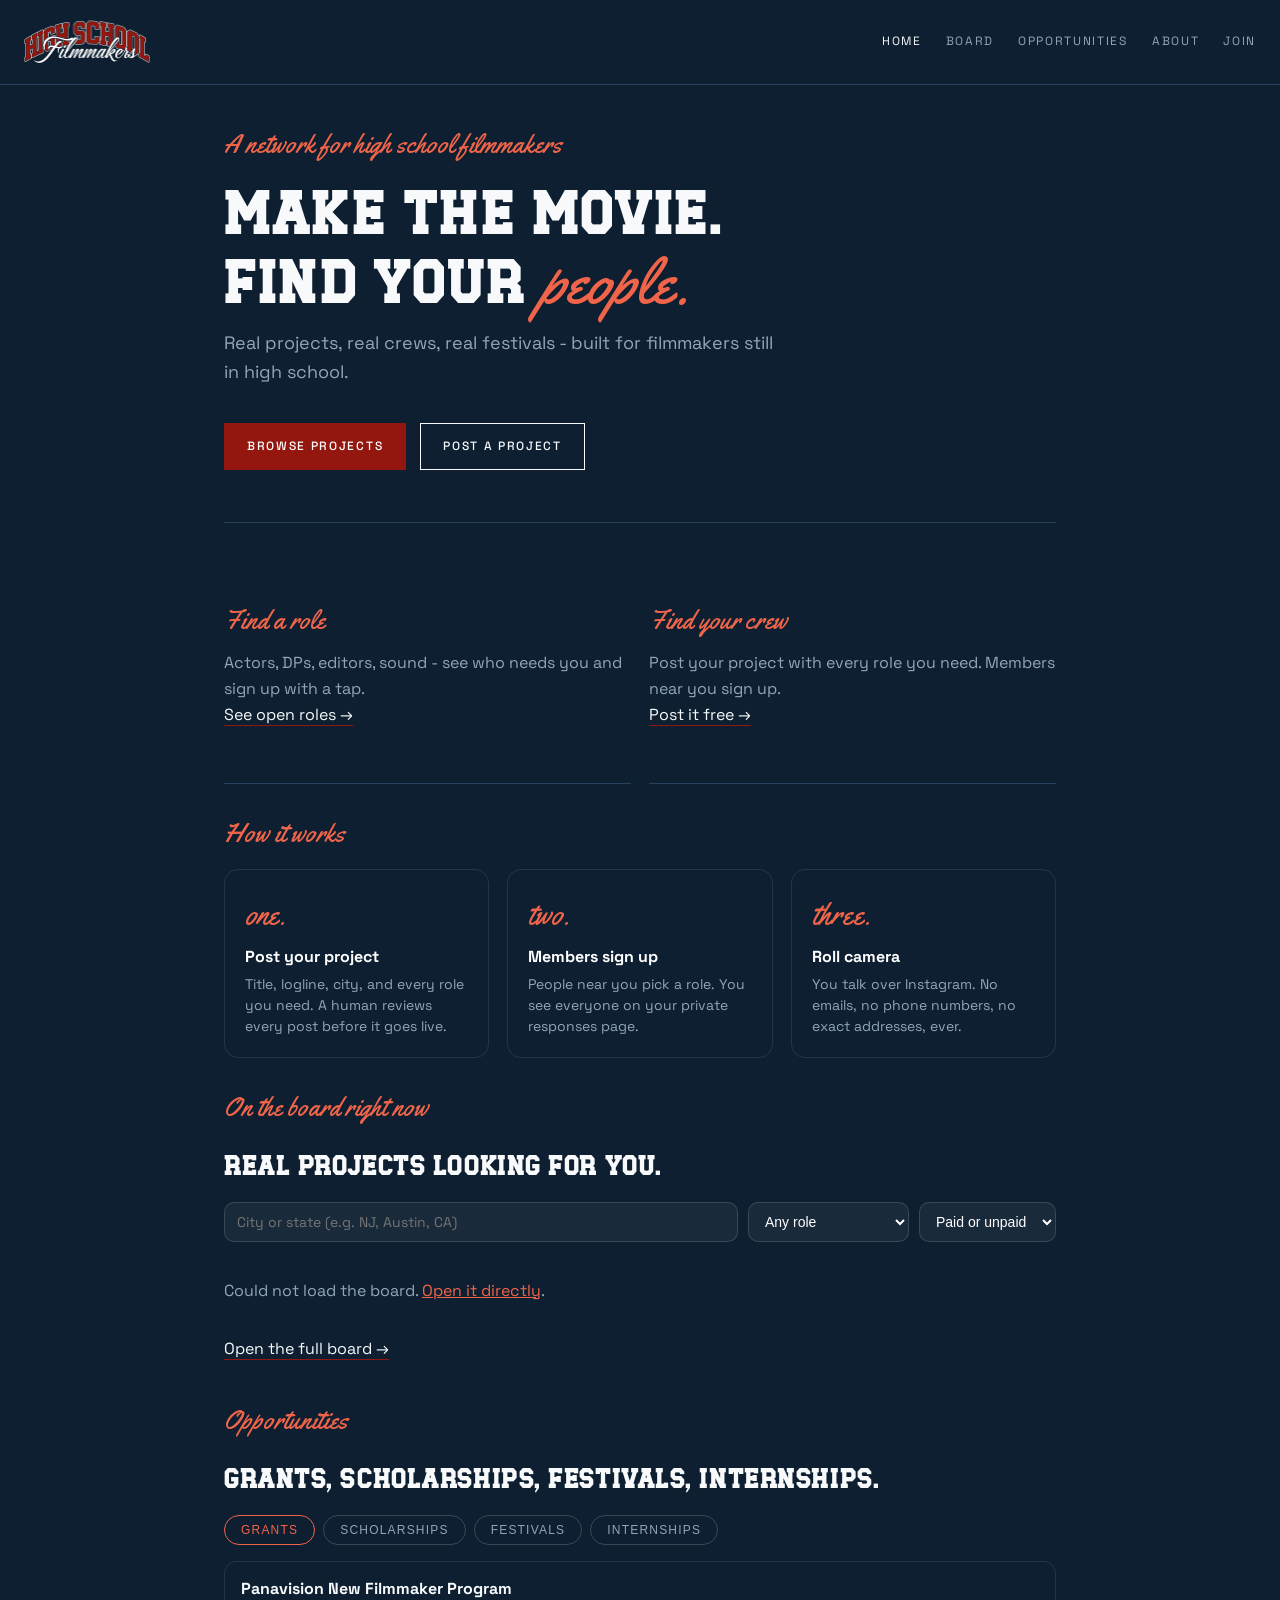
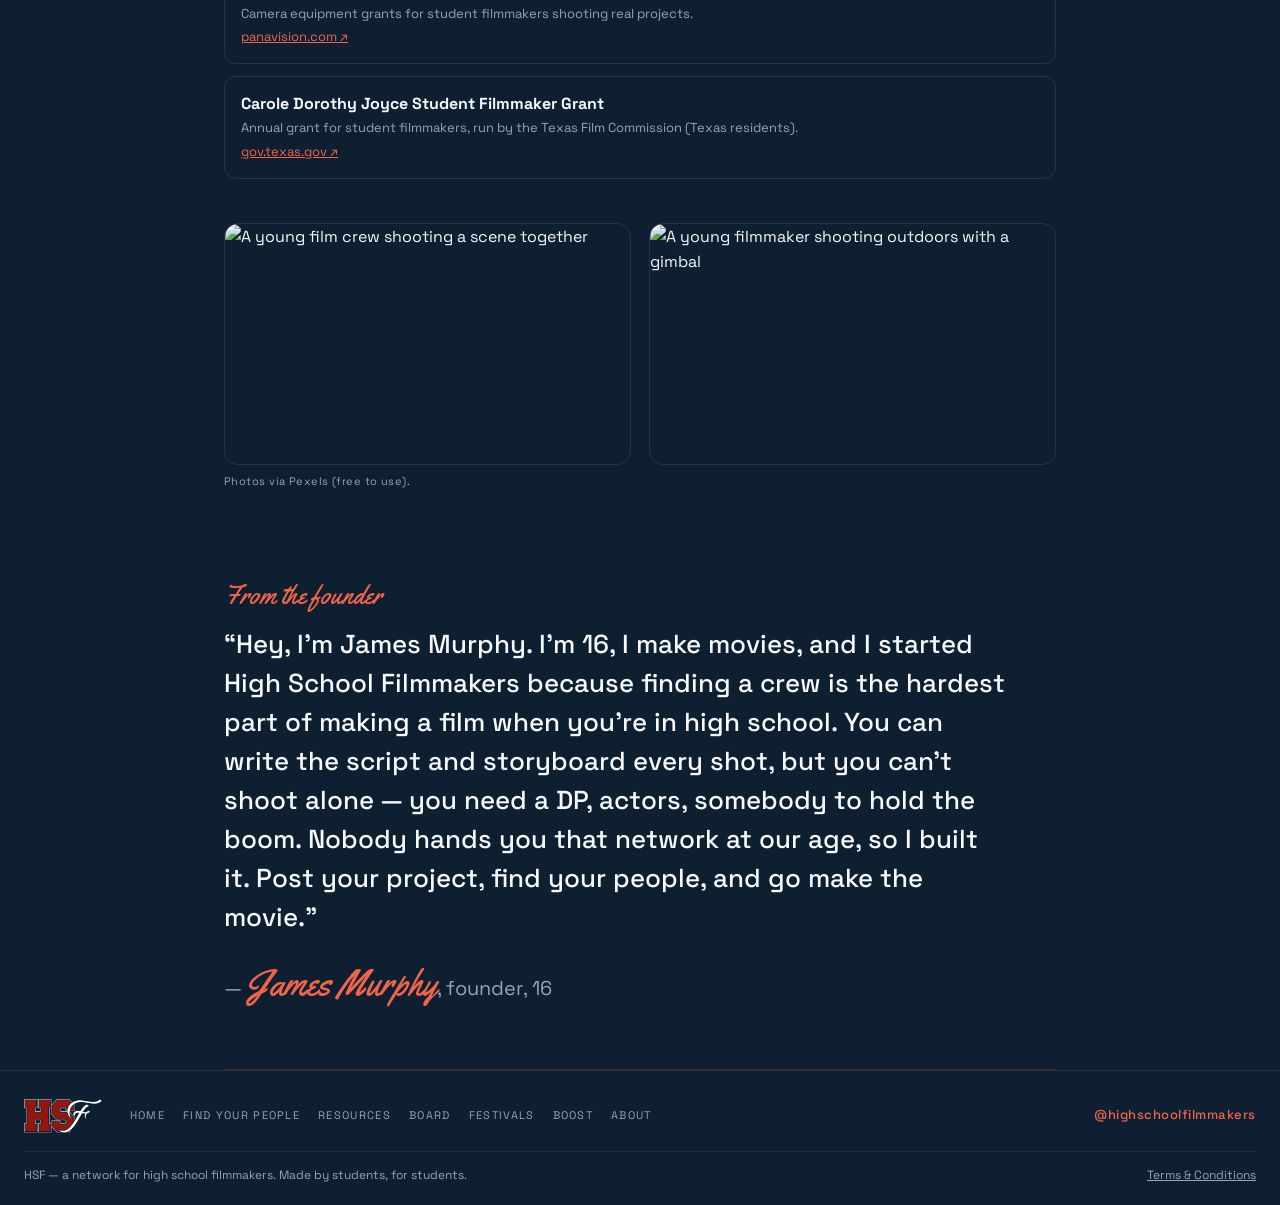
==== index.html @ 682f7d93 "Revise meta tags and enhance homepage styles Updated meta descriptions and added new styles for home" ====
<!DOCTYPE html>
<html lang="en">
<head>
<meta charset="UTF-8">
<meta name="viewport" content="width=device-width, initial-scale=1.0">
<title>High School Filmmakers</title>
<meta name="description" content="A network for high school filmmakers. Find actors, crew, editors, festivals, grants and tips. Find your people.">
<meta property="og:type" content="website">
<meta property="og:title" content="High School Filmmakers">
<meta property="og:description" content="A network for high school filmmakers. Find actors, crew, editors, festivals, grants and tips. Find your people.">
<meta property="og:image" content="https://highschoolfilmmakers.com/hsf-logo.png">
<meta name="twitter:card" content="summary">
<link rel="icon" href="favicon.svg" type="image/svg+xml">
<link rel="preconnect" href="https://fonts.googleapis.com">
<link rel="preconnect" href="https://fonts.gstatic.com" crossorigin>
<link href="https://fonts.googleapis.com/css2?family=Space+Grotesk:wght@400;500;700&family=Yellowtail&display=swap" rel="stylesheet">
<link rel="stylesheet" href="styles.css">
<style>
/* staging homepage additions */
.hero-compact { padding: 44px 0 30px; }
.hero-compact h1 { margin: 10px 0 12px; }
.hero-compact .lede { max-width: 560px; margin-bottom: 22px; }
.route-grid { display: grid; grid-template-columns: 1fr 1fr; gap: 18px; margin: 26px 0 34px; }
.route-grid .panel { margin: 0; }
.steps { display: grid; grid-template-columns: repeat(3, 1fr); gap: 18px; margin: 8px 0 34px; }
.step { border: 1px solid rgba(255,255,255,.1); border-radius: 14px; padding: 20px; }
.step .num { font-family: 'Yellowtail', cursive; color: #f0654a; font-size: 30px; display: block; margin-bottom: 6px; }
.step p { margin: 0; color: var(--muted); font-size: 14px; line-height: 1.5; }
.step strong { color: #fff; display: block; margin-bottom: 4px; font-size: 16px; }
.filter-bar { display: flex; gap: 10px; flex-wrap: wrap; margin: 14px 0 18px; }
.filter-bar input, .filter-bar select {
  padding: 10px 12px; background: rgba(255,255,255,.05); border: 1px solid rgba(255,255,255,.14);
  border-radius: 10px; color: #fff; font-size: 14px;
}
.filter-bar input { flex: 1; min-width: 180px; }
.proj-grid { display: grid; grid-template-columns: 1fr 1fr; gap: 16px; }
.proj { border: 1px solid rgba(255,255,255,.1); border-radius: 14px; padding: 18px; display: flex; flex-direction: column; gap: 8px; }
.proj h3 { margin: 0; font-size: 19px; }
.proj .log { color: var(--muted); font-size: 13px; line-height: 1.5; margin: 0; }
.chips { display: flex; flex-wrap: wrap; gap: 6px; }
.chip { font-size: 11px; letter-spacing: .06em; text-transform: uppercase; border: 1px solid rgba(240,101,74,.5); color: #f0654a; border-radius: 999px; padding: 3px 9px; }
.chip.plain { border-color: rgba(255,255,255,.18); color: var(--muted); }
.proj a { font-size: 13px; color: #f0654a; text-decoration: none; margin-top: auto; }
.proj-empty { color: var(--muted); padding: 18px 0; }
.opp-tabs { display: flex; gap: 8px; flex-wrap: wrap; margin: 14px 0 16px; }
.opp-tab { cursor: pointer; background: none; border: 1px solid rgba(255,255,255,.18); color: var(--muted); border-radius: 999px; padding: 7px 16px; font-size: 12px; letter-spacing: .1em; text-transform: uppercase; }
.opp-tab.on { border-color: #f0654a; color: #f0654a; }
.opp-list { display: none; flex-direction: column; gap: 12px; }
.opp-list.on { display: flex; }
.opp { border: 1px solid rgba(255,255,255,.1); border-radius: 12px; padding: 14px 16px; }
.opp strong { display: block; margin-bottom: 2px; }
.opp p { margin: 0; color: var(--muted); font-size: 13px; line-height: 1.5; }
.opp a { color: #f0654a; font-size: 13px; }
.photo-strip.short img { height: 240px; }
@media (max-width: 760px) {
  .route-grid, .steps, .proj-grid { grid-template-columns: 1fr; }
  .photo-strip.short img { height: 180px; }
}
</style>
</head>
<body>
<header class="site-header">
  <a class="wordmark" href="index.html" aria-label="High School Filmmakers home"><img src="hsf-logo.png" alt="High School Filmmakers"></a>
  <nav>
    <a href="index.html" aria-current="page">Home</a>
    <a href="board.html">Board</a>
    <a href="festivals.html">Opportunities</a>
    <a href="about.html">About</a>
    <a href="join.html" id="nav-join">Join</a>
  </nav>
</header>

<main>
  <section class="hero hero-compact">
    <p class="label">A network for high school filmmakers</p>
    <h1>Make the movie.<br>Find your <span class="script-accent">people.</span></h1>
    <p class="lede">Real projects, real crews, real festivals - built for filmmakers still in high school.</p>
    <div class="cta-row">
      <a class="btn btn-solid" href="#projects">Browse projects</a>
      <a class="btn" href="submit.html">Post a project</a>
    </div>
    <p class="member-count" id="member-count"></p>
  </section>

  <section class="route-grid">
    <div class="panel">
      <p class="label">Find a role</p>
      <p>Actors, DPs, editors, sound - see who needs you and sign up with a tap.</p>
      <a class="text-link" href="#projects">See open roles &rarr;</a>
    </div>
    <div class="panel">
      <p class="label">Find your crew</p>
      <p>Post your project with every role you need. Members near you sign up.</p>
      <a class="text-link" href="submit.html">Post it free &rarr;</a>
    </div>
  </section>

  <section>
    <p class="label">How it works</p>
    <div class="steps">
      <div class="step"><span class="num">one.</span><strong>Post your project</strong><p>Title, logline, city, and every role you need. A human reviews every post before it goes live.</p></div>
      <div class="step"><span class="num">two.</span><strong>Members sign up</strong><p>People near you pick a role. You see everyone on your private responses page.</p></div>
      <div class="step"><span class="num">three.</span><strong>Roll camera</strong><p>You talk over Instagram. No emails, no phone numbers, no exact addresses, ever.</p></div>
    </div>
  </section>

  <section id="projects">
    <p class="label">On the board right now</p>
    <h2>Real projects looking for you.</h2>
    <div class="filter-bar">
      <input id="f-q" type="text" placeholder="City or state (e.g. NJ, Austin, CA)">
      <select id="f-role"><option value="">Any role</option></select>
      <select id="f-comp">
        <option value="">Paid or unpaid</option>
        <option value="paid">Paid</option>
        <option value="unpaid">Unpaid</option>
        <option value="deferred">Deferred</option>
      </select>
    </div>
    <div class="proj-grid" id="proj-grid">
      <p class="proj-empty">Loading the board...</p>
    </div>
    <p style="margin-top:14px"><a class="text-link" href="board.html">Open the full board &rarr;</a></p>
  </section>

  <section id="opportunities" style="margin-top:44px">
    <p class="label">Opportunities</p>
    <h2>Grants, scholarships, festivals, internships.</h2>
    <div class="opp-tabs" role="tablist">
      <button class="opp-tab on" data-opp="grants" type="button">Grants</button>
      <button class="opp-tab" data-opp="scholarships" type="button">Scholarships</button>
      <button class="opp-tab" data-opp="festivals" type="button">Festivals</button>
      <button class="opp-tab" data-opp="internships" type="button">Internships</button>
    </div>

    <div class="opp-list on" id="opp-grants">
      <div class="opp"><strong>Panavision New Filmmaker Program</strong><p>Camera equipment grants for student filmmakers shooting real projects.</p><a href="https://www.panavision.com/resources/new-filmmaker-program/equipment-grant" target="_blank" rel="noopener">panavision.com &nearr;</a></div>
      <div class="opp"><strong>Carole Dorothy Joyce Student Filmmaker Grant</strong><p>Annual grant for student filmmakers, run by the Texas Film Commission (Texas residents).</p><a href="https://gov.texas.gov/film/hotline-entries/carole-dorothy-joyce-2026-student-filmmaker-grant" target="_blank" rel="noopener">gov.texas.gov &nearr;</a></div>
    </div>
    <div class="opp-list" id="opp-scholarships">
      <div class="opp"><strong>YoungArts National Arts Competition - Film</strong><p>For artists ages 15-18. Winners get cash awards, mentorship and national recognition.</p><a href="https://youngarts.org/discipline/film/" target="_blank" rel="noopener">youngarts.org &nearr;</a></div>
      <div class="opp"><strong>More, checked by hand</strong><p>We keep a running list of programs actually open to high schoolers.</p><a href="resources.html">HSF resources &rarr;</a></div>
    </div>
    <div class="opp-list" id="opp-festivals">
      <div class="opp"><strong>All American High School Film Festival</strong><p>The biggest student film festival in the country. Teen categories, real juries.</p><a href="festivals.html">On our festival map &rarr;</a></div>
      <div class="opp"><strong>NFFTY - National Film Festival for Talented Youth</strong><p>For directors 24 and under. Screenings, networking and workshops.</p><a href="https://www.nffty.org/" target="_blank" rel="noopener">nffty.org &nearr;</a></div>
      <div class="opp"><strong>All 22 festivals, on the map</strong><p>Every one checked by hand - deadlines, fees, student categories.</p><a href="festivals.html">Open the festival map &rarr;</a></div>
    </div>
    <div class="opp-list" id="opp-internships">
      <div class="opp"><strong>Fresh Films</strong><p>Paid summer film program and weekly filmmaking for teens - you crew real shoots.</p><a href="https://freshfilms.org/programs/" target="_blank" rel="noopener">freshfilms.org &nearr;</a></div>
      <div class="opp"><strong>Reel Works</strong><p>Free after-school and in-school filmmaking programs for NYC teens, with industry mentors.</p><a href="https://www.reelworks.org/" target="_blank" rel="noopener">reelworks.org &nearr;</a></div>
    </div>
  </section>

  <section class="photo-strip short" aria-label="Young filmmakers at work" style="margin-top:44px">
    <figure>
      <img src="https://images.pexels.com/photos/9810364/pexels-photo-9810364.jpeg?auto=compress&cs=tinysrgb&w=1600" alt="A young film crew shooting a scene together" loading="lazy">
    </figure>
    <figure>
      <img src="https://images.pexels.com/photos/28254441/pexels-photo-28254441.jpeg?auto=compress&cs=tinysrgb&w=1600" alt="A young filmmaker shooting outdoors with a gimbal" loading="lazy">
    </figure>
  </section>
  <p class="photo-credit">Photos via Pexels (free to use).</p>

  <section class="panel panel-feature founder" style="margin-top:34px">
    <p class="label">From the founder</p>
    <blockquote>&ldquo;Hey, I&rsquo;m James Murphy. I&rsquo;m 16, I make movies, and I started High School Filmmakers because finding a crew is the hardest part of making a film when you&rsquo;re in high school. You can write the script and storyboard every shot, but you can&rsquo;t shoot alone &mdash; you need a DP, actors, somebody to hold the boom. Nobody hands you that network at our age, so I built it. Post your project, find your people, and go make the movie.&rdquo;</blockquote>
    <p class="founder-sig">&mdash; <span class="script-accent">James Murphy</span>, founder, 16</p>
  </section>
</main>

<script src="hsf-member.js"></script>
<script>
fetch('/api/join').then(function (r) { return r.json(); }).then(function (d) {
  var el = document.getElementById('member-count');
  if (el && d && typeof d.count === 'number') {
    el.innerHTML = '<strong>' + d.count + '</strong> member' + (d.count === 1 ? '' : 's') + ' and counting. <a href="join.html" style="color:#f0654a">Join free</a>.';
  }
}).catch(function () {});
hsfMember.ready().then(function (m) {
  if (!m) return;
  var a = document.getElementById('nav-join');
  if (a) a.textContent = '@' + m.ig;
});
</script>
<script>
(function () {
  var ROLE_LABELS = { 'director':'Director','producer':'Producer','screenwriter':'Screenwriter','dp':'DP','camera-op':'Camera Op','gaffer':'Gaffer','sound-mixer':'Sound Mixer','boom-op':'Boom Op','production-design':'Production Design','costume':'Costume','makeup':'Makeup','editor':'Editor','colorist':'Colorist','composer':'Composer','lead-actor':'Lead Actor','supporting-actor':'Supporting Actor','extra':'Extra','pa':'PA','script-supervisor':'Script Sup.','stunts':'Stunts','vfx':'VFX','graphic-design':'Graphic Design','social':'Social','other':'Other' };
  var COMP_LABELS = { paid: 'Paid', unpaid: 'Unpaid', deferred: 'Deferred' };
  var all = [];
  var grid = document.getElementById('proj-grid');
  var q = document.getElementById('f-q'), role = document.getElementById('f-role'), comp = document.getElementById('f-comp');
  Object.keys(ROLE_LABELS).forEach(function (k) {
    var o = document.createElement('option');
    o.value = k; o.textContent = ROLE_LABELS[k];
    role.appendChild(o);
  });
  function esc(t) { return String(t == null ? '' : t).replace(/[&<>"']/g, function (c) { return { '&':'&amp;','<':'&lt;','>':'&gt;','"':'&quot;',"'":'&#39;' }[c]; }); }
  function render() {
    var term = q.value.trim().toLowerCase();
    var r = role.value, c = comp.value;
    var list = all.filter(function (p) {
      if (r && !(Array.isArray(p.roles) && p.roles.indexOf(r) >= 0)) return false;
      if (c && p.compensation !== c) return false;
      if (term) {
        var hay = (p.city + ' ' + p.region + ' ' + p.title).toLowerCase();
        if (hay.indexOf(term) < 0) return false;
      }
      return true;
    });
    if (!list.length) {
      grid.innerHTML = '<p class="proj-empty">Nothing matches that yet. <a href="submit.html" style="color:#f0654a">Post your project</a> and be the first.</p>';
      return;
    }
    grid.innerHTML = list.slice(0, 8).map(function (p) {
      var roles = (Array.isArray(p.roles) ? p.roles : []).slice(0, 5).map(function (x) {
        return '<span class="chip">' + esc(ROLE_LABELS[x] || x) + '</span>';
      }).join('');
      var extra = (Array.isArray(p.roles) && p.roles.length > 5) ? '<span class="chip plain">+' + (p.roles.length - 5) + ' more</span>' : '';
      return '<div class="proj">' +
        '<h3>' + esc(p.title) + '</h3>' +
        '<p class="log">' + esc(String(p.logline || '').slice(0, 140)) + (String(p.logline || '').length > 140 ? '...' : '') + '</p>' +
        '<div class="chips"><span class="chip plain">' + esc(p.genre) + '</span>' +
        '<span class="chip plain">' + esc(COMP_LABELS[p.compensation] || p.compensation) + '</span>' +
        '<span class="chip plain">' + esc(p.city) + ', ' + esc(p.region) + '</span></div>' +
        '<div class="chips">' + roles + extra + '</div>' +
        '<a href="board.html">Sign up on the board &rarr;</a>' +
        '</div>';
    }).join('');
  }
  [q, role, comp].forEach(function (el) {
    el.addEventListener('input', render);
    el.addEventListener('change', render);
  });
  fetch('/api/projects').then(function (r) { return r.json(); }).then(function (d) {
    all = (d.projects || []).map(function (p) {
      try { p.roles = typeof p.roles === 'string' ? JSON.parse(p.roles) : p.roles; } catch (e) { p.roles = []; }
      return p;
    });
    render();
  }).catch(function () {
    grid.innerHTML = '<p class="proj-empty">Could not load the board. <a href="board.html" style="color:#f0654a">Open it directly</a>.</p>';
  });
  // opportunity tabs
  document.querySelectorAll('.opp-tab').forEach(function (b) {
    b.addEventListener('click', function () {
      document.querySelectorAll('.opp-tab').forEach(function (x) { x.classList.remove('on'); });
      document.querySelectorAll('.opp-list').forEach(function (x) { x.classList.remove('on'); });
      b.classList.add('on');
      document.getElementById('opp-' + b.getAttribute('data-opp')).classList.add('on');
    });
  });
})();
</script>

<footer class="site-footer">
  <div class="footer-top">
    <img class="footer-mark" src="hsf-mark.svg" alt="HSF">
    <nav class="footer-nav" aria-label="Footer">
      <a href="index.html">Home</a>
      <a href="find.html">Find Your People</a>
      <a href="resources.html">Resources</a>
      <a href="board.html">Board</a>
      <a href="festivals.html">Festivals</a>
      <a href="boost.html">Boost</a>
      <a href="about.html">About</a>
    </nav>
    <a class="footer-ig" href="https://www.instagram.com/highschoolfilmmakers" target="_blank" rel="noopener">@highschoolfilmmakers</a>
  </div>
  <div class="footer-bottom">
    <span>HSF &mdash; a network for high school filmmakers. Made by students, for students.</span>
    <a href="terms.html">Terms &amp; Conditions</a>
  </div>
</footer>
</body>
</html>
---- styles.css ----
@font-face {
  font-family: 'Baseball Club';
  src: url('baseball-club-solid.woff2') format('woff2');
  font-weight: 400;
  font-style: normal;
  font-display: swap;
}

:root {
  --bg: #0d1f30;
  --ink: #f7f9fb;
  --muted: #93a5b8;
  --accent: #93170f;
  --line: #25415e;
}

* { box-sizing: border-box; margin: 0; padding: 0; }

body {
  background: var(--bg);
  color: var(--ink);
  font-family: 'Space Grotesk', system-ui, -apple-system, sans-serif;
  line-height: 1.6;
  -webkit-font-smoothing: antialiased;
}

a { color: inherit; }

.site-header {
  display: flex;
  align-items: center;
  justify-content: space-between;
  padding: 20px 24px;
  border-bottom: 1px solid var(--line);
}

.wordmark {
  display: inline-flex;
  align-items: center;
  text-decoration: none;
}
.wordmark img { height: 44px; width: auto; display: block; }

.site-header nav { display: flex; gap: 24px; }
.site-header nav a {
  text-decoration: none;
  text-transform: uppercase;
  font-size: 12px;
  letter-spacing: 0.14em;
  color: var(--muted);
}
.site-header nav a:hover,
.site-header nav a[aria-current="page"] { color: var(--ink); }

main { max-width: 880px; margin: 0 auto; padding: 0 24px; }

.hero { padding: 96px 0 72px; border-bottom: 1px solid var(--line); }
.hero-small { padding: 64px 0 48px; }

.label {
  font-family: 'Yellowtail', 'Space Grotesk', cursive;
  font-size: 26px;
  line-height: 1.2;
  color: #f0654a;
  margin-bottom: 20px;
}
.panel .label { color: #f0654a; }

h1 {
  font-family: 'Baseball Club', 'Space Grotesk', system-ui, sans-serif;
  font-size: clamp(38px, 6.5vw, 62px);
  line-height: 1.08;
  font-weight: 400;
  letter-spacing: 0.02em;
  margin-bottom: 24px;
  color: var(--ink);
}

h2 {
  font-family: 'Baseball Club', 'Space Grotesk', system-ui, sans-serif;
  font-size: 28px;
  margin-bottom: 14px;
  letter-spacing: 0.02em;
  font-weight: 400;
  color: var(--ink);
}

.lede { font-size: 18px; color: var(--muted); max-width: 560px; }

.cta-row { display: flex; gap: 14px; margin-top: 36px; flex-wrap: wrap; }

.btn {
  display: inline-block;
  padding: 13px 22px;
  border: 1px solid var(--ink);
  text-decoration: none;
  text-transform: uppercase;
  font-size: 12px;
  letter-spacing: 0.14em;
  font-weight: 500;
  background: transparent;
  color: var(--ink);
  cursor: pointer;
  font-family: inherit;
}
.btn:hover { background: var(--ink); color: var(--bg); }
.btn-solid { background: var(--accent); color: #fff; border-color: var(--accent); }
.btn-solid:hover { background: #7a120c; border-color: #7a120c; color: #fff; }

.panel { padding: 56px 0; border-bottom: 1px solid var(--line); }
.panel p { color: var(--muted); max-width: 620px; }
.panel .label { margin-bottom: 14px; }

.panel-grid { display: grid; grid-template-columns: repeat(3, 1fr); gap: 32px; border-bottom: 1px solid var(--line); }
.panel-grid .panel { border-bottom: none; }
@media (max-width: 720px) { .panel-grid { grid-template-columns: 1fr; gap: 0; } .panel-grid .panel { border-bottom: 1px solid var(--line); } }

.text-link { color: var(--ink); text-decoration: none; border-bottom: 1px solid var(--accent); }
.text-link:hover { border-color: var(--ink); }

.rules ul { list-style: none; }
.rules li { color: var(--muted); padding: 10px 0 10px 22px; position: relative; }
.rules li::before { content: ""; position: absolute; left: 0; top: 20px; width: 10px; height: 1px; background: var(--accent); }

.form-note { margin-bottom: 28px; }

form { max-width: 520px; }
label {
  display: block;
  text-transform: uppercase;
  font-size: 12px;
  letter-spacing: 0.14em;
  color: var(--muted);
  margin: 22px 0 8px;
}
input {
  width: 100%;
  padding: 13px 14px;
  background: transparent;
  border: 1px solid var(--line);
  color: var(--ink);
  font-family: inherit;
  font-size: 15px;
}
input:focus { outline: none; border-color: var(--ink); }
form .btn { margin-top: 28px; }

.form-done { margin-top: 20px; color: var(--ink); }

.site-footer {
  border-top: 1px solid rgba(255,255,255,.08);
  padding: 28px 24px 20px;
  font-size: 13px;
  color: var(--muted);
}
.footer-top {
  display: flex; align-items: center; gap: 28px; flex-wrap: wrap;
  padding-bottom: 18px;
}
.site-footer .footer-mark { height: 34px; width: auto; display: block; }
.footer-nav { display: flex; gap: 18px; flex-wrap: wrap; flex: 1; }
.footer-nav a {
  color: var(--muted); text-decoration: none; text-transform: uppercase;
  letter-spacing: .12em; font-size: 11px;
}
.footer-ig {
  color: #f0654a; text-decoration: none; font-weight: 500; letter-spacing: .04em;
}
.footer-bottom {
  display: flex; justify-content: space-between; gap: 12px; flex-wrap: wrap;
  border-top: 1px solid rgba(255,255,255,.06); padding-top: 14px; font-size: 12px;
}
.site-footer a:hover { color: var(--ink); }
.footer-ig:hover { color: #f0654a; opacity: .85; }
@media (max-width: 640px) {
  .footer-top { flex-direction: column; align-items: flex-start; gap: 14px; }
  .footer-bottom { flex-direction: column; }
}

/* Homepage jazz */
.script-accent {
  font-family: 'Yellowtail', 'Space Grotesk', cursive;
  color: #f0654a; font-size: 1.05em; letter-spacing: 0;
}
.marquee {
  overflow: hidden; border-bottom: 1px solid var(--line);
  padding: 16px 0; margin-bottom: 8px;
}
.marquee-track {
  display: flex; gap: 56px; width: max-content;
  white-space: nowrap; animation: hsf-scroll 26s linear infinite;
  font-family: 'Baseball Club', 'Space Grotesk', sans-serif;
  font-size: 15px; letter-spacing: .28em; text-transform: uppercase;
  color: rgba(245, 242, 236, .32);
}
.marquee-track span::after { content: '\2022'; margin-left: 56px; color: rgba(240,101,74,.6); }
@keyframes hsf-scroll { to { transform: translateX(-50%); } }
.panel { transition: transform .18s ease, border-color .18s ease; }
.panel:hover { transform: translateY(-3px); border-color: rgba(240,101,74,.5); }
.panel-feature { border-color: rgba(147,23,15,.65); }
.panel h3 { margin-top: 6px; }
@media (prefers-reduced-motion: reduce) {
  .marquee-track { animation: none; }
  .panel, .panel:hover { transition: none; transform: none; }
}

/* Mobile header wrap (7-item nav) */
@media (max-width: 760px) {
  .site-header { flex-direction: column; align-items: flex-start; gap: 14px; padding: 16px 20px; }
  .site-header nav { flex-wrap: wrap; gap: 10px 16px; }
  .site-header nav a { font-size: 11px; letter-spacing: .1em; }
  .hero { padding: 56px 0 44px; }
  .hero-small { padding: 44px 0 32px; }
  main { padding: 0 20px; }
}

/* Membership */
.member-chip {
  padding: 12px 14px; border: 1px dashed rgba(240, 101, 74, .55);
  border-radius: 10px; font-size: 14px; color: var(--muted); margin: 0 0 18px;
}
.member-chip.ok { border-style: solid; border-color: rgba(125, 201, 143, .55); }
.member-chip a { color: #f0654a; }
.member-count { color: var(--muted); font-size: 14px; letter-spacing: .04em; margin-top: 22px; }
.member-count strong { color: #f0654a; }

/* Photos + founder */
.photo-strip { display: grid; grid-template-columns: 1fr 1fr; gap: 18px; margin: 40px 0 0; }
.photo-strip figure { margin: 0; border-radius: 14px; overflow: hidden; border: 1px solid rgba(255,255,255,.09); }
.photo-strip img { width: 100%; height: 320px; object-fit: cover; display: block; }
.photo-credit { font-size: 11px; color: var(--muted); letter-spacing: .04em; margin: 8px 0 0; }
.founder blockquote { font-size: clamp(19px, 2.4vw, 26px); line-height: 1.5; font-weight: 500; margin: 12px 0 18px; max-width: 46ch; }
.founder-sig { font-size: 20px; color: var(--muted); }
.founder-sig .script-accent { font-size: 36px; }
@media (max-width: 760px) {
  .photo-strip { grid-template-columns: 1fr; }
  .photo-strip img { height: 220px; }
}

/* hidden attribute must beat .btn display */
[hidden] { display: none !important; }
.join-tabs { display: flex; gap: 10px; margin-bottom: 22px; }
.at-wrap { display: flex; align-items: center; gap: 8px; }
.at-wrap span { color: #f0654a; font-weight: 700; }
.at-wrap input { flex: 1; }
.pass-note { font-size: 13px; color: var(--muted); line-height: 1.5; }
.pass-note strong { color: #f0654a; }
.join-panel input[type="text"], .join-panel input[type="password"], .join-panel select {
  width: 100%; padding: 12px 14px; margin-top: 6px; background: rgba(255,255,255,.05);
  border: 1px solid rgba(255,255,255,.14); border-radius: 10px; color: #fff; font-size: 15px;
}
.join-panel label { display: block; margin-bottom: 16px; font-size: 12px; letter-spacing: .12em; text-transform: uppercase; color: var(--muted); }
.join-panel .check-row { display: flex; align-items: center; gap: 10px; text-transform: none; letter-spacing: 0; font-size: 14px; }
.join-panel .cf-turnstile { margin: 6px 0 18px; }
.join-panel .form-msg { margin-top: 12px; font-size: 14px; }
.join-panel h2 { margin-bottom: 8px; }
.join-panel .btn { margin-top: 4px; }
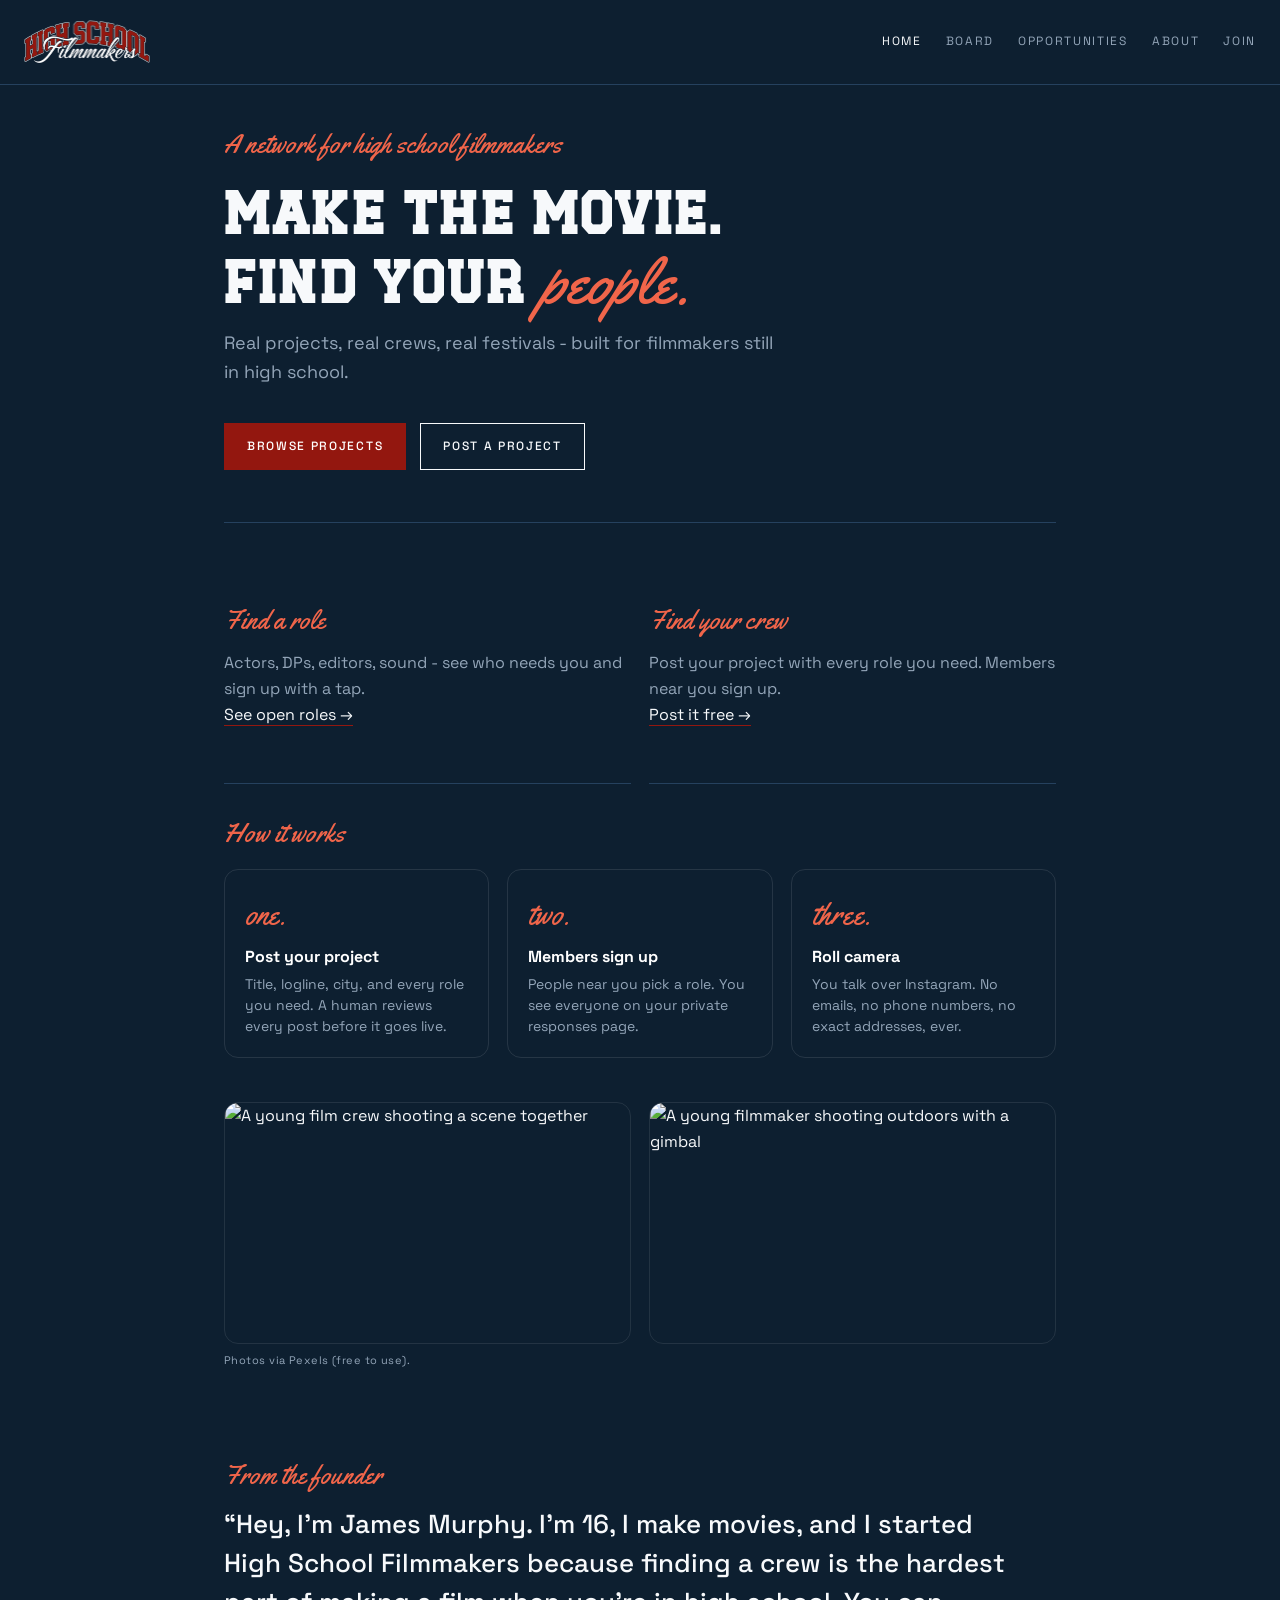
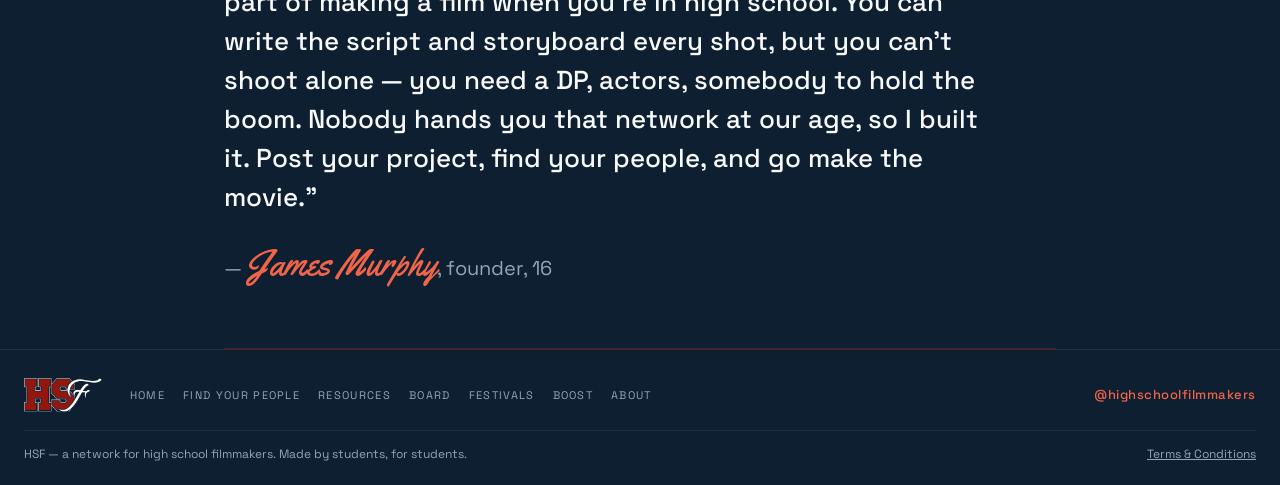
==== commit f648b58a: "Remove filter and opportunities sections from index.html Removed filter and opportunities sections f" ====
--- a/index.html
+++ b/index.html
@@ -27,33 +27,9 @@
 .step .num { font-family: 'Yellowtail', cursive; color: #f0654a; font-size: 30px; display: block; margin-bottom: 6px; }
 .step p { margin: 0; color: var(--muted); font-size: 14px; line-height: 1.5; }
 .step strong { color: #fff; display: block; margin-bottom: 4px; font-size: 16px; }
-.filter-bar { display: flex; gap: 10px; flex-wrap: wrap; margin: 14px 0 18px; }
-.filter-bar input, .filter-bar select {
-  padding: 10px 12px; background: rgba(255,255,255,.05); border: 1px solid rgba(255,255,255,.14);
-  border-radius: 10px; color: #fff; font-size: 14px;
-}
-.filter-bar input { flex: 1; min-width: 180px; }
-.proj-grid { display: grid; grid-template-columns: 1fr 1fr; gap: 16px; }
-.proj { border: 1px solid rgba(255,255,255,.1); border-radius: 14px; padding: 18px; display: flex; flex-direction: column; gap: 8px; }
-.proj h3 { margin: 0; font-size: 19px; }
-.proj .log { color: var(--muted); font-size: 13px; line-height: 1.5; margin: 0; }
-.chips { display: flex; flex-wrap: wrap; gap: 6px; }
-.chip { font-size: 11px; letter-spacing: .06em; text-transform: uppercase; border: 1px solid rgba(240,101,74,.5); color: #f0654a; border-radius: 999px; padding: 3px 9px; }
-.chip.plain { border-color: rgba(255,255,255,.18); color: var(--muted); }
-.proj a { font-size: 13px; color: #f0654a; text-decoration: none; margin-top: auto; }
-.proj-empty { color: var(--muted); padding: 18px 0; }
-.opp-tabs { display: flex; gap: 8px; flex-wrap: wrap; margin: 14px 0 16px; }
-.opp-tab { cursor: pointer; background: none; border: 1px solid rgba(255,255,255,.18); color: var(--muted); border-radius: 999px; padding: 7px 16px; font-size: 12px; letter-spacing: .1em; text-transform: uppercase; }
-.opp-tab.on { border-color: #f0654a; color: #f0654a; }
-.opp-list { display: none; flex-direction: column; gap: 12px; }
-.opp-list.on { display: flex; }
-.opp { border: 1px solid rgba(255,255,255,.1); border-radius: 12px; padding: 14px 16px; }
-.opp strong { display: block; margin-bottom: 2px; }
-.opp p { margin: 0; color: var(--muted); font-size: 13px; line-height: 1.5; }
-.opp a { color: #f0654a; font-size: 13px; }
 .photo-strip.short img { height: 240px; }
 @media (max-width: 760px) {
-  .route-grid, .steps, .proj-grid { grid-template-columns: 1fr; }
+  .route-grid, .steps { grid-template-columns: 1fr; }
   .photo-strip.short img { height: 180px; }
 }
 </style>
@@ -76,7 +52,7 @@
     <h1>Make the movie.<br>Find your <span class="script-accent">people.</span></h1>
     <p class="lede">Real projects, real crews, real festivals - built for filmmakers still in high school.</p>
     <div class="cta-row">
-      <a class="btn btn-solid" href="#projects">Browse projects</a>
+      <a class="btn btn-solid" href="board.html">Browse projects</a>
       <a class="btn" href="submit.html">Post a project</a>
     </div>
     <p class="member-count" id="member-count"></p>
@@ -86,7 +62,7 @@
     <div class="panel">
       <p class="label">Find a role</p>
       <p>Actors, DPs, editors, sound - see who needs you and sign up with a tap.</p>
-      <a class="text-link" href="#projects">See open roles &rarr;</a>
+      <a class="text-link" href="board.html">See open roles &rarr;</a>
     </div>
     <div class="panel">
       <p class="label">Find your crew</p>
@@ -101,54 +77,6 @@
       <div class="step"><span class="num">one.</span><strong>Post your project</strong><p>Title, logline, city, and every role you need. A human reviews every post before it goes live.</p></div>
       <div class="step"><span class="num">two.</span><strong>Members sign up</strong><p>People near you pick a role. You see everyone on your private responses page.</p></div>
       <div class="step"><span class="num">three.</span><strong>Roll camera</strong><p>You talk over Instagram. No emails, no phone numbers, no exact addresses, ever.</p></div>
-    </div>
-  </section>
-
-  <section id="projects">
-    <p class="label">On the board right now</p>
-    <h2>Real projects looking for you.</h2>
-    <div class="filter-bar">
-      <input id="f-q" type="text" placeholder="City or state (e.g. NJ, Austin, CA)">
-      <select id="f-role"><option value="">Any role</option></select>
-      <select id="f-comp">
-        <option value="">Paid or unpaid</option>
-        <option value="paid">Paid</option>
-        <option value="unpaid">Unpaid</option>
-        <option value="deferred">Deferred</option>
-      </select>
-    </div>
-    <div class="proj-grid" id="proj-grid">
-      <p class="proj-empty">Loading the board...</p>
-    </div>
-    <p style="margin-top:14px"><a class="text-link" href="board.html">Open the full board &rarr;</a></p>
-  </section>
-
-  <section id="opportunities" style="margin-top:44px">
-    <p class="label">Opportunities</p>
-    <h2>Grants, scholarships, festivals, internships.</h2>
-    <div class="opp-tabs" role="tablist">
-      <button class="opp-tab on" data-opp="grants" type="button">Grants</button>
-      <button class="opp-tab" data-opp="scholarships" type="button">Scholarships</button>
-      <button class="opp-tab" data-opp="festivals" type="button">Festivals</button>
-      <button class="opp-tab" data-opp="internships" type="button">Internships</button>
-    </div>
-
-    <div class="opp-list on" id="opp-grants">
-      <div class="opp"><strong>Panavision New Filmmaker Program</strong><p>Camera equipment grants for student filmmakers shooting real projects.</p><a href="https://www.panavision.com/resources/new-filmmaker-program/equipment-grant" target="_blank" rel="noopener">panavision.com &nearr;</a></div>
-      <div class="opp"><strong>Carole Dorothy Joyce Student Filmmaker Grant</strong><p>Annual grant for student filmmakers, run by the Texas Film Commission (Texas residents).</p><a href="https://gov.texas.gov/film/hotline-entries/carole-dorothy-joyce-2026-student-filmmaker-grant" target="_blank" rel="noopener">gov.texas.gov &nearr;</a></div>
-    </div>
-    <div class="opp-list" id="opp-scholarships">
-      <div class="opp"><strong>YoungArts National Arts Competition - Film</strong><p>For artists ages 15-18. Winners get cash awards, mentorship and national recognition.</p><a href="https://youngarts.org/discipline/film/" target="_blank" rel="noopener">youngarts.org &nearr;</a></div>
-      <div class="opp"><strong>More, checked by hand</strong><p>We keep a running list of programs actually open to high schoolers.</p><a href="resources.html">HSF resources &rarr;</a></div>
-    </div>
-    <div class="opp-list" id="opp-festivals">
-      <div class="opp"><strong>All American High School Film Festival</strong><p>The biggest student film festival in the country. Teen categories, real juries.</p><a href="festivals.html">On our festival map &rarr;</a></div>
-      <div class="opp"><strong>NFFTY - National Film Festival for Talented Youth</strong><p>For directors 24 and under. Screenings, networking and workshops.</p><a href="https://www.nffty.org/" target="_blank" rel="noopener">nffty.org &nearr;</a></div>
-      <div class="opp"><strong>All 22 festivals, on the map</strong><p>Every one checked by hand - deadlines, fees, student categories.</p><a href="festivals.html">Open the festival map &rarr;</a></div>
-    </div>
-    <div class="opp-list" id="opp-internships">
-      <div class="opp"><strong>Fresh Films</strong><p>Paid summer film program and weekly filmmaking for teens - you crew real shoots.</p><a href="https://freshfilms.org/programs/" target="_blank" rel="noopener">freshfilms.org &nearr;</a></div>
-      <div class="opp"><strong>Reel Works</strong><p>Free after-school and in-school filmmaking programs for NYC teens, with industry mentors.</p><a href="https://www.reelworks.org/" target="_blank" rel="noopener">reelworks.org &nearr;</a></div>
     </div>
   </section>
 
@@ -183,75 +111,6 @@
   if (a) a.textContent = '@' + m.ig;
 });
 </script>
-<script>
-(function () {
-  var ROLE_LABELS = { 'director':'Director','producer':'Producer','screenwriter':'Screenwriter','dp':'DP','camera-op':'Camera Op','gaffer':'Gaffer','sound-mixer':'Sound Mixer','boom-op':'Boom Op','production-design':'Production Design','costume':'Costume','makeup':'Makeup','editor':'Editor','colorist':'Colorist','composer':'Composer','lead-actor':'Lead Actor','supporting-actor':'Supporting Actor','extra':'Extra','pa':'PA','script-supervisor':'Script Sup.','stunts':'Stunts','vfx':'VFX','graphic-design':'Graphic Design','social':'Social','other':'Other' };
-  var COMP_LABELS = { paid: 'Paid', unpaid: 'Unpaid', deferred: 'Deferred' };
-  var all = [];
-  var grid = document.getElementById('proj-grid');
-  var q = document.getElementById('f-q'), role = document.getElementById('f-role'), comp = document.getElementById('f-comp');
-  Object.keys(ROLE_LABELS).forEach(function (k) {
-    var o = document.createElement('option');
-    o.value = k; o.textContent = ROLE_LABELS[k];
-    role.appendChild(o);
-  });
-  function esc(t) { return String(t == null ? '' : t).replace(/[&<>"']/g, function (c) { return { '&':'&amp;','<':'&lt;','>':'&gt;','"':'&quot;',"'":'&#39;' }[c]; }); }
-  function render() {
-    var term = q.value.trim().toLowerCase();
-    var r = role.value, c = comp.value;
-    var list = all.filter(function (p) {
-      if (r && !(Array.isArray(p.roles) && p.roles.indexOf(r) >= 0)) return false;
-      if (c && p.compensation !== c) return false;
-      if (term) {
-        var hay = (p.city + ' ' + p.region + ' ' + p.title).toLowerCase();
-        if (hay.indexOf(term) < 0) return false;
-      }
-      return true;
-    });
-    if (!list.length) {
-      grid.innerHTML = '<p class="proj-empty">Nothing matches that yet. <a href="submit.html" style="color:#f0654a">Post your project</a> and be the first.</p>';
-      return;
-    }
-    grid.innerHTML = list.slice(0, 8).map(function (p) {
-      var roles = (Array.isArray(p.roles) ? p.roles : []).slice(0, 5).map(function (x) {
-        return '<span class="chip">' + esc(ROLE_LABELS[x] || x) + '</span>';
-      }).join('');
-      var extra = (Array.isArray(p.roles) && p.roles.length > 5) ? '<span class="chip plain">+' + (p.roles.length - 5) + ' more</span>' : '';
-      return '<div class="proj">' +
-        '<h3>' + esc(p.title) + '</h3>' +
-        '<p class="log">' + esc(String(p.logline || '').slice(0, 140)) + (String(p.logline || '').length > 140 ? '...' : '') + '</p>' +
-        '<div class="chips"><span class="chip plain">' + esc(p.genre) + '</span>' +
-        '<span class="chip plain">' + esc(COMP_LABELS[p.compensation] || p.compensation) + '</span>' +
-        '<span class="chip plain">' + esc(p.city) + ', ' + esc(p.region) + '</span></div>' +
-        '<div class="chips">' + roles + extra + '</div>' +
-        '<a href="board.html">Sign up on the board &rarr;</a>' +
-        '</div>';
-    }).join('');
-  }
-  [q, role, comp].forEach(function (el) {
-    el.addEventListener('input', render);
-    el.addEventListener('change', render);
-  });
-  fetch('/api/projects').then(function (r) { return r.json(); }).then(function (d) {
-    all = (d.projects || []).map(function (p) {
-      try { p.roles = typeof p.roles === 'string' ? JSON.parse(p.roles) : p.roles; } catch (e) { p.roles = []; }
-      return p;
-    });
-    render();
-  }).catch(function () {
-    grid.innerHTML = '<p class="proj-empty">Could not load the board. <a href="board.html" style="color:#f0654a">Open it directly</a>.</p>';
-  });
-  // opportunity tabs
-  document.querySelectorAll('.opp-tab').forEach(function (b) {
-    b.addEventListener('click', function () {
-      document.querySelectorAll('.opp-tab').forEach(function (x) { x.classList.remove('on'); });
-      document.querySelectorAll('.opp-list').forEach(function (x) { x.classList.remove('on'); });
-      b.classList.add('on');
-      document.getElementById('opp-' + b.getAttribute('data-opp')).classList.add('on');
-    });
-  });
-})();
-</script>
 
 <footer class="site-footer">
   <div class="footer-top">
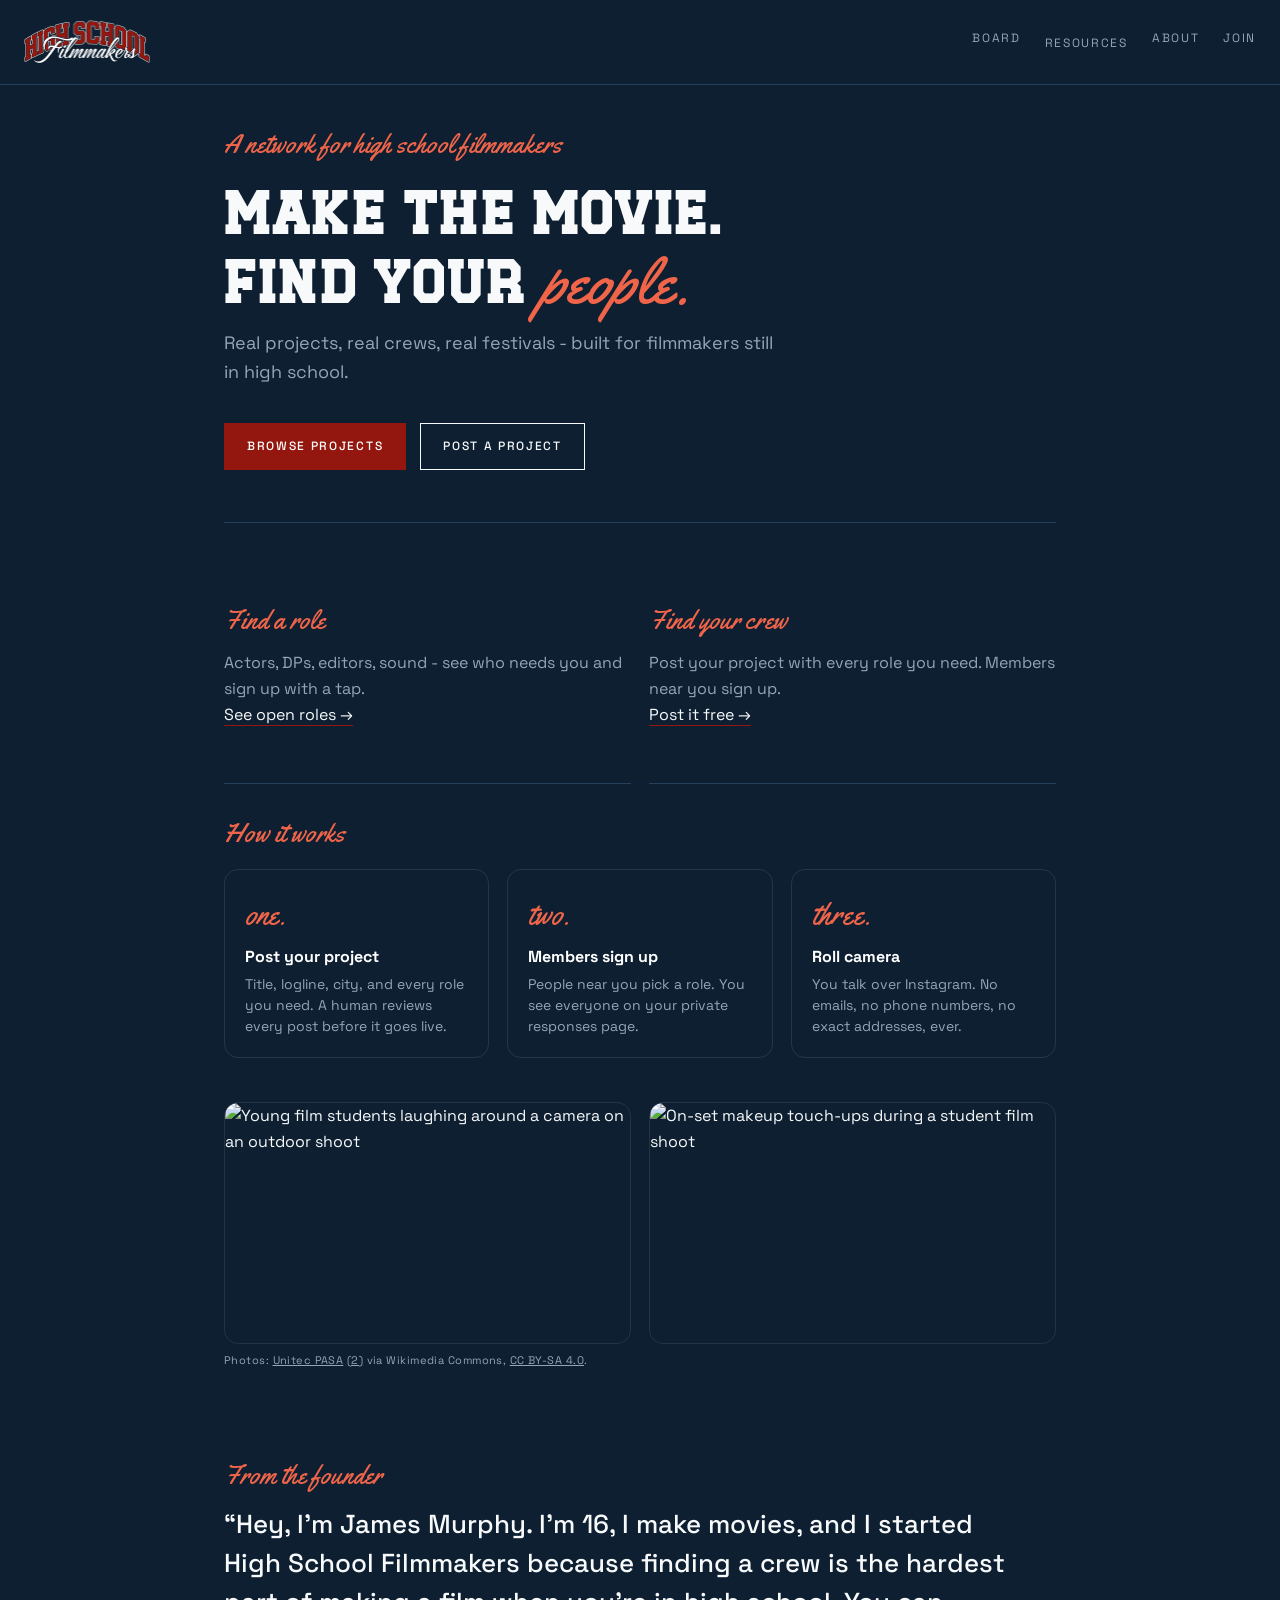
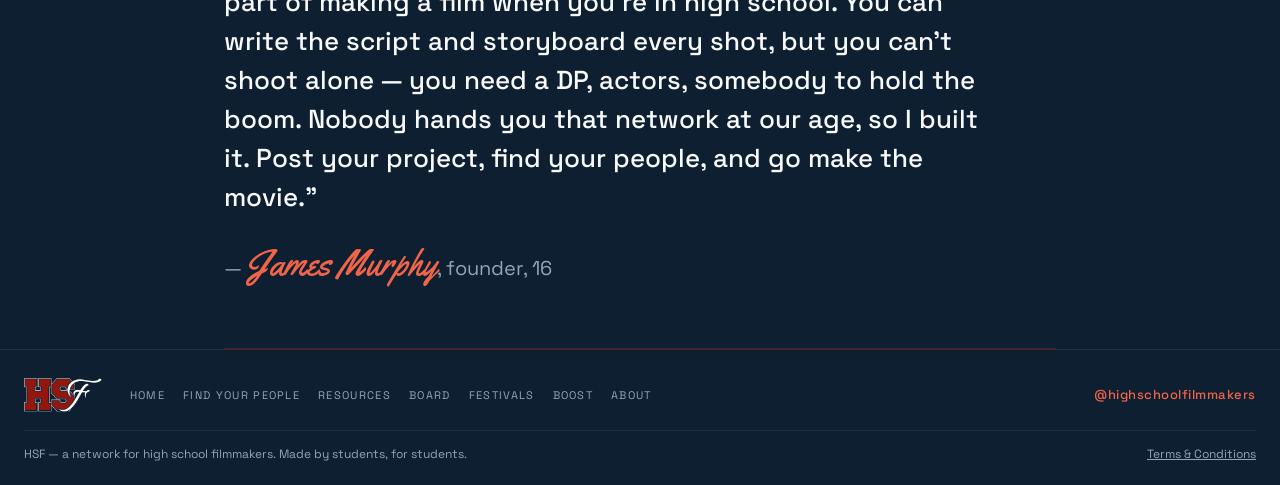
==== commit f3a31f21: "Enhance navigation with dropdown and update images Added a dropdown menu for resources and updated i" ====
--- a/index.html
+++ b/index.html
@@ -32,15 +32,27 @@
   .route-grid, .steps { grid-template-columns: 1fr; }
   .photo-strip.short img { height: 180px; }
 }
+.nav-dd { position: relative; display: inline-block; }
+.nav-dd-menu { display: none; position: absolute; top: calc(100% + 8px); left: 50%; transform: translateX(-50%); background: #0f2438; border: 1px solid rgba(255,255,255,.12); border-radius: 12px; padding: 8px; min-width: 180px; z-index: 60; flex-direction: column; gap: 2px; text-align: left; }
+.nav-dd:hover .nav-dd-menu, .nav-dd:focus-within .nav-dd-menu { display: flex; }
+.nav-dd-menu a { padding: 8px 12px; border-radius: 8px; white-space: nowrap; display: block; }
+.nav-dd-menu a:hover { background: rgba(255,255,255,.06); }
 </style>
 </head>
 <body>
 <header class="site-header">
   <a class="wordmark" href="index.html" aria-label="High School Filmmakers home"><img src="hsf-logo.png" alt="High School Filmmakers"></a>
   <nav>
-    <a href="index.html" aria-current="page">Home</a>
     <a href="board.html">Board</a>
-    <a href="festivals.html">Opportunities</a>
+    <span class="nav-dd">
+      <a href="resources.html" aria-haspopup="true">Resources</a>
+      <span class="nav-dd-menu">
+        <a href="resources.html#grants">Grants</a>
+        <a href="resources.html#scholarships">Scholarships</a>
+        <a href="festivals.html">Festivals</a>
+        <a href="resources.html#internships">Internships</a>
+      </span>
+    </span>
     <a href="about.html">About</a>
     <a href="join.html" id="nav-join">Join</a>
   </nav>
@@ -82,13 +94,13 @@
 
   <section class="photo-strip short" aria-label="Young filmmakers at work" style="margin-top:44px">
     <figure>
-      <img src="https://images.pexels.com/photos/9810364/pexels-photo-9810364.jpeg?auto=compress&cs=tinysrgb&w=1600" alt="A young film crew shooting a scene together" loading="lazy">
+      <img src="https://upload.wikimedia.org/wikipedia/commons/e/e5/Film_students_on_Grad_film_shoot_2014.jpg" alt="Young film students laughing around a camera on an outdoor shoot" loading="lazy">
     </figure>
     <figure>
-      <img src="https://images.pexels.com/photos/28254441/pexels-photo-28254441.jpeg?auto=compress&cs=tinysrgb&w=1600" alt="A young filmmaker shooting outdoors with a gimbal" loading="lazy">
+      <img src="https://upload.wikimedia.org/wikipedia/commons/thumb/a/af/Student_film_shoot_on_set_2012.JPG/1280px-Student_film_shoot_on_set_2012.JPG" alt="On-set makeup touch-ups during a student film shoot" loading="lazy">
     </figure>
   </section>
-  <p class="photo-credit">Photos via Pexels (free to use).</p>
+  <p class="photo-credit">Photos: <a href="https://commons.wikimedia.org/wiki/File:Film_students_on_Grad_film_shoot_2014.jpg">Unitec PASA</a> <a href="https://commons.wikimedia.org/wiki/File:Student_film_shoot_on_set_2012.JPG">(2)</a> via Wikimedia Commons, <a href="https://creativecommons.org/licenses/by-sa/4.0/deed.en">CC BY-SA 4.0</a>.</p>
 
   <section class="panel panel-feature founder" style="margin-top:34px">
     <p class="label">From the founder</p>
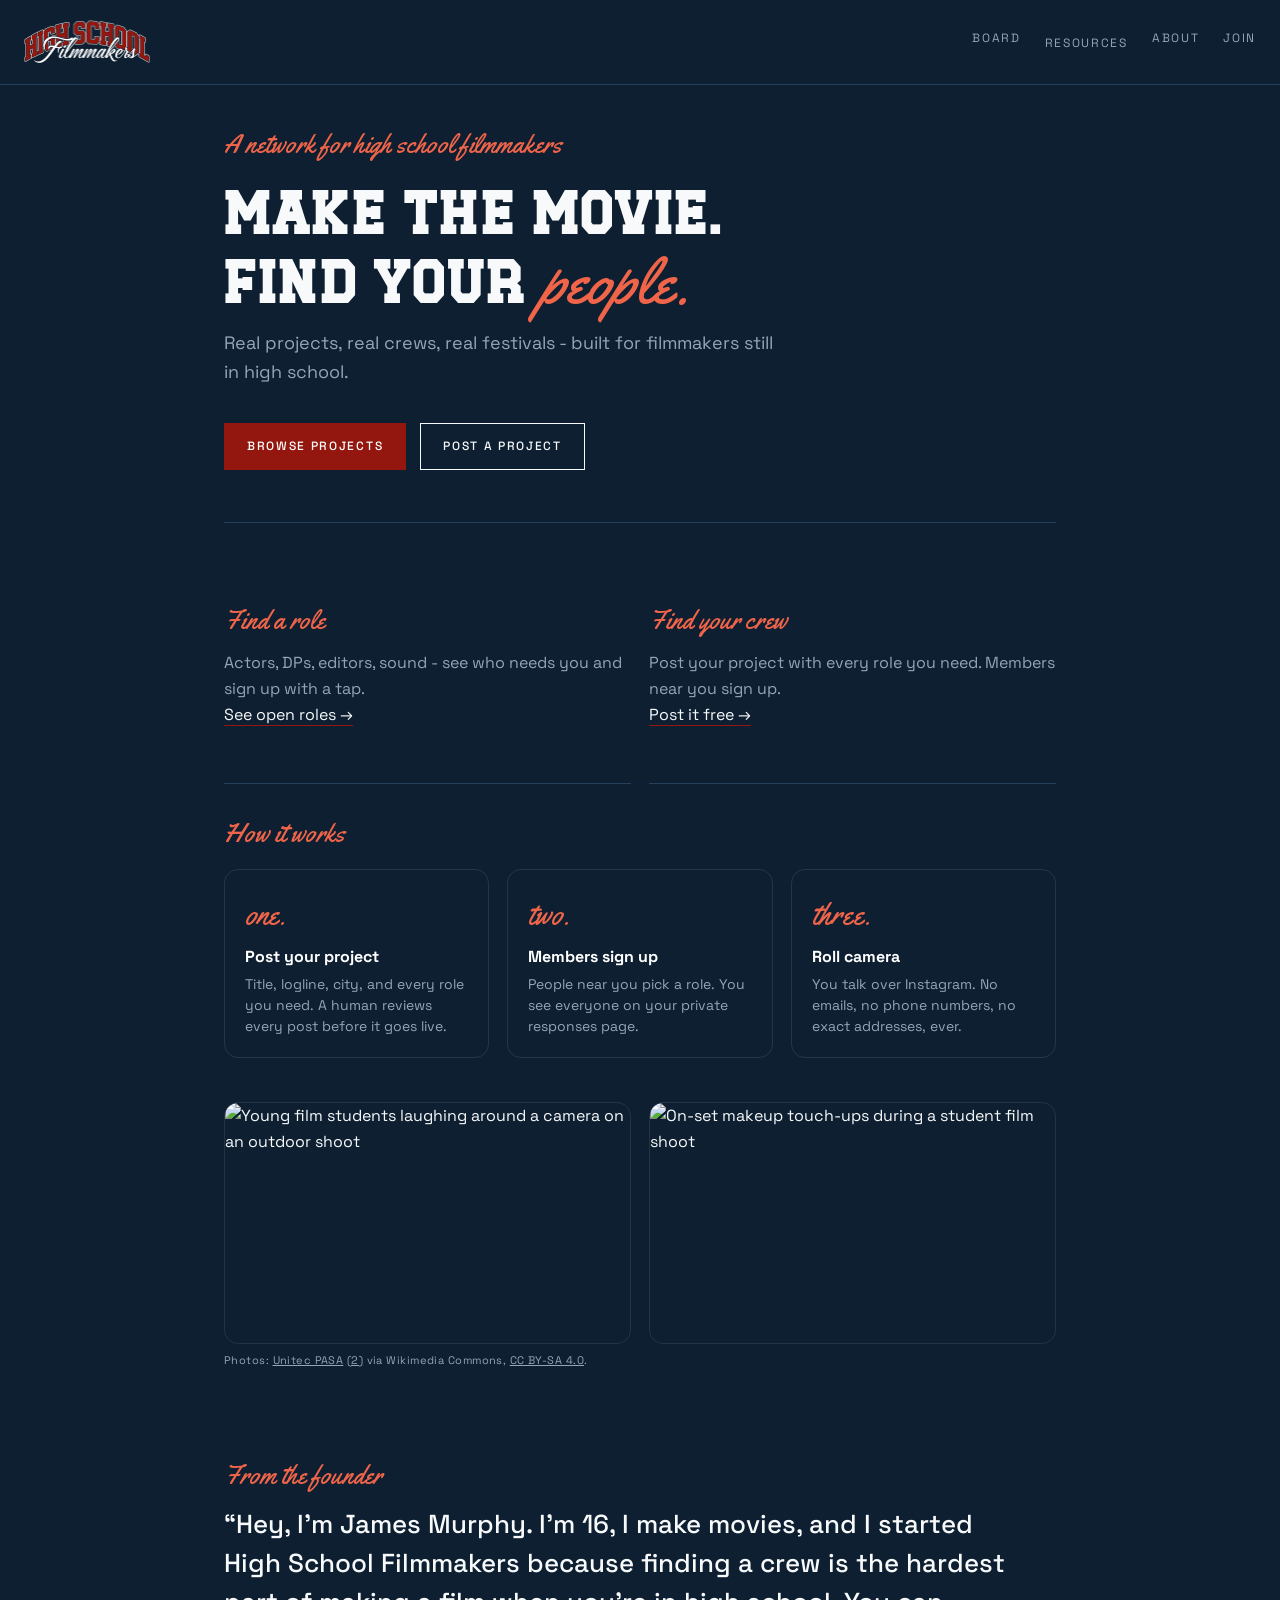
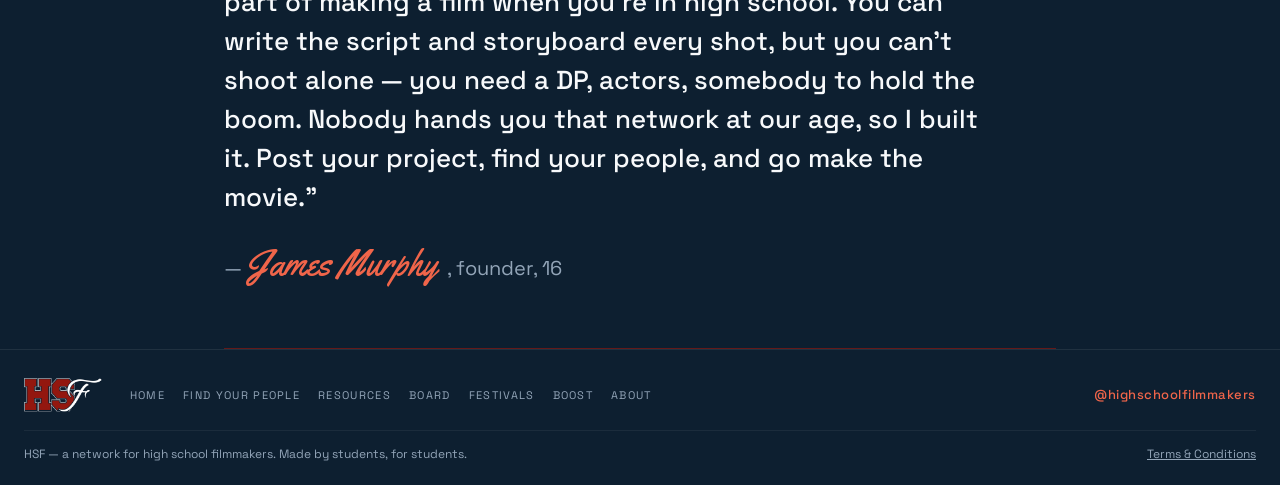
==== commit 3b1cc2dd: "Add founder signature styling to index.html" ====
--- a/index.html
+++ b/index.html
@@ -37,6 +37,7 @@
 .nav-dd:hover .nav-dd-menu, .nav-dd:focus-within .nav-dd-menu { display: flex; }
 .nav-dd-menu a { padding: 8px 12px; border-radius: 8px; white-space: nowrap; display: block; }
 .nav-dd-menu a:hover { background: rgba(255,255,255,.06); }
+.founder-sig .script-accent { display: inline-block; padding-right: 10px; }
 </style>
 </head>
 <body>
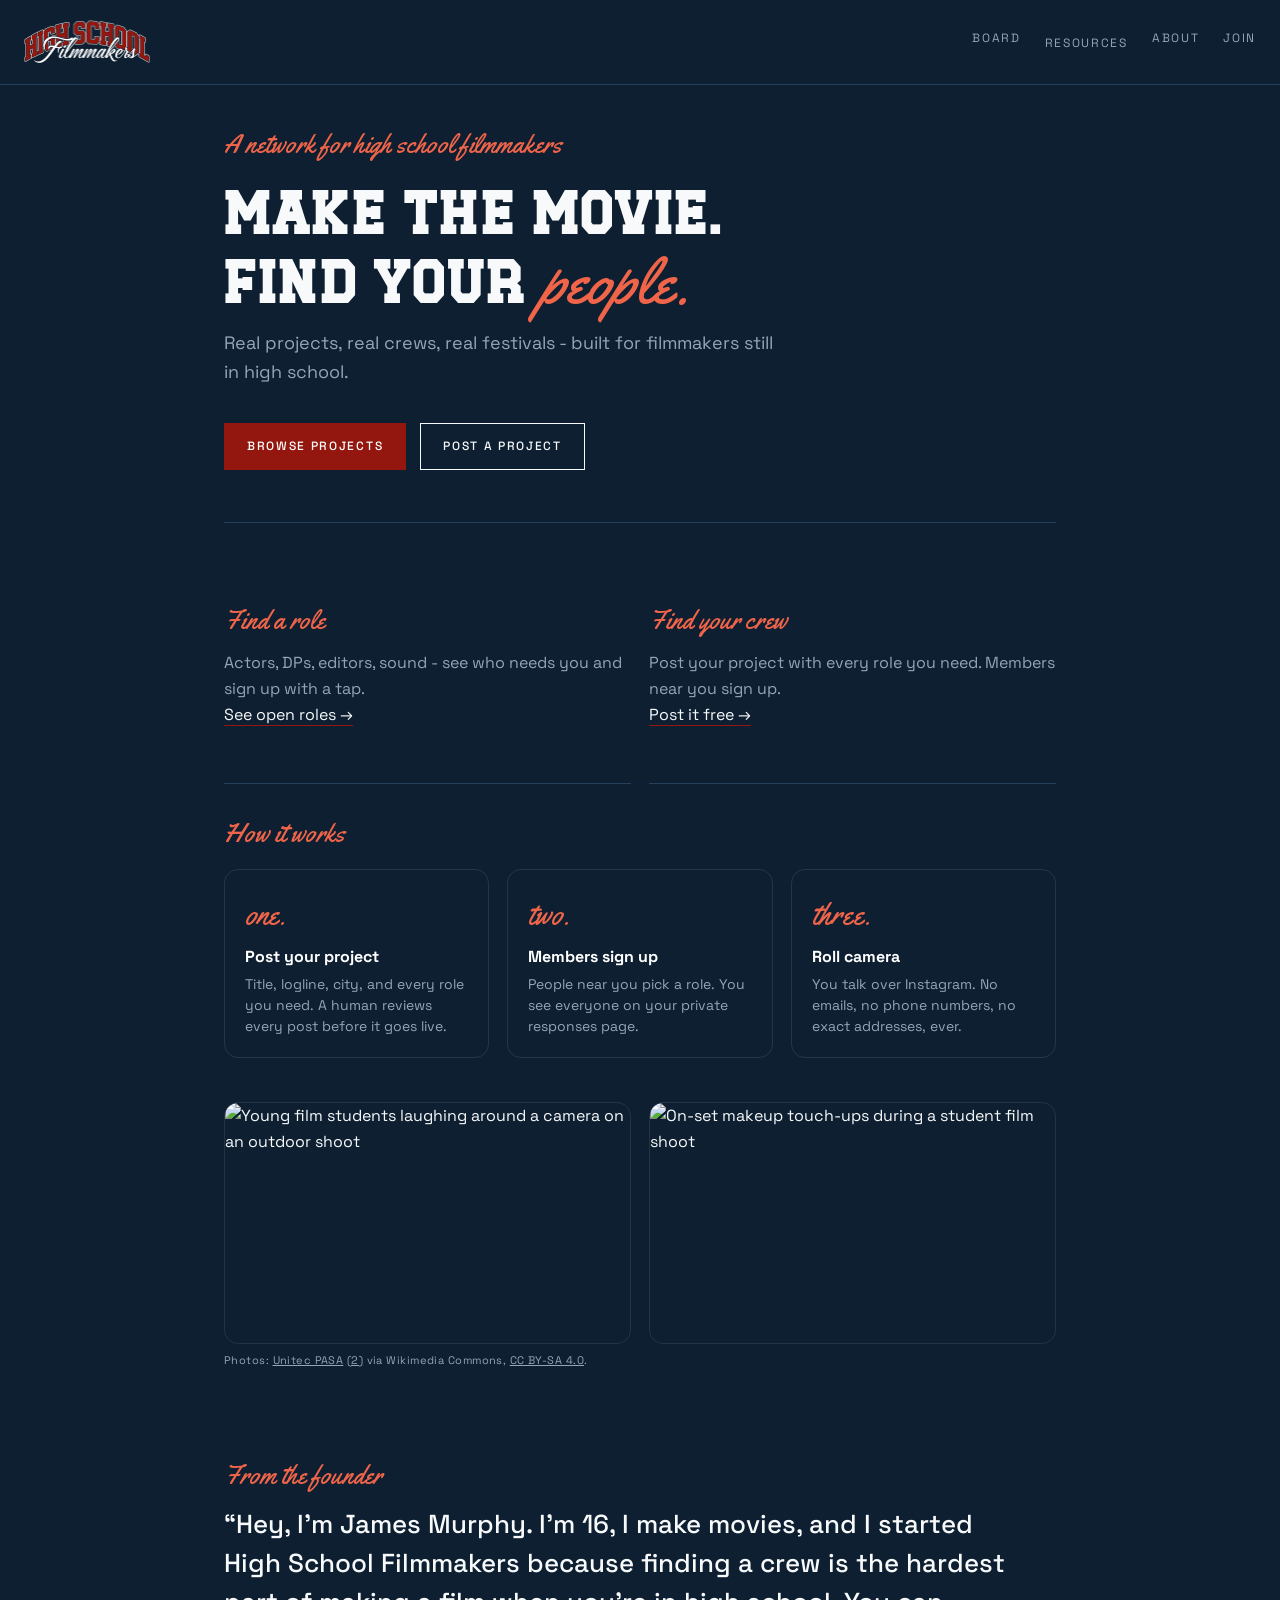
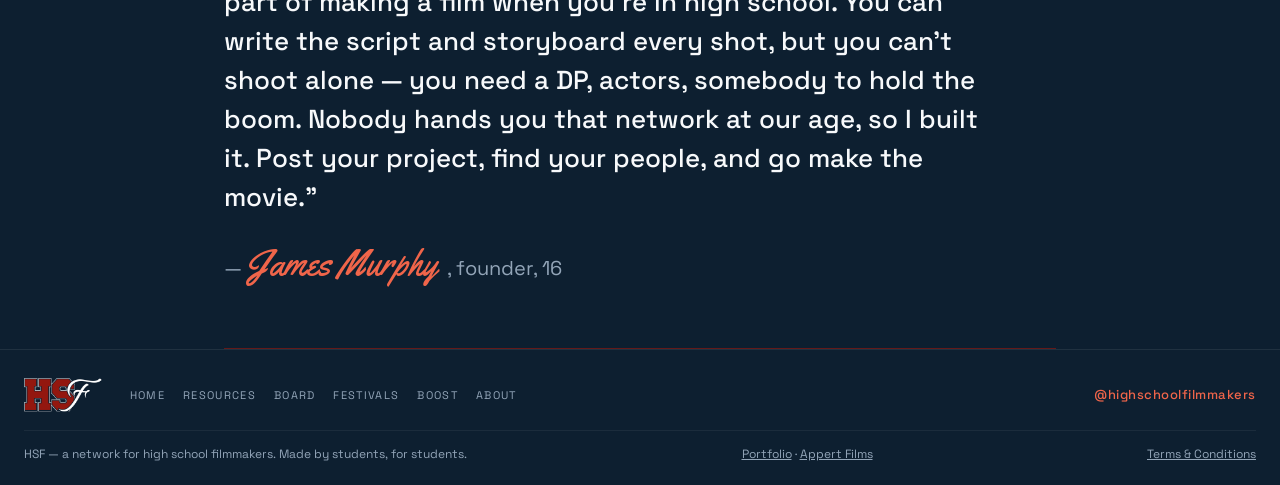
==== commit 7dcb36e9: "Update footer navigation and add portfolio links Removed 'Find Your People' link from footer navigat" ====
--- a/index.html
+++ b/index.html
@@ -130,7 +130,6 @@
     <img class="footer-mark" src="hsf-mark.svg" alt="HSF">
     <nav class="footer-nav" aria-label="Footer">
       <a href="index.html">Home</a>
-      <a href="find.html">Find Your People</a>
       <a href="resources.html">Resources</a>
       <a href="board.html">Board</a>
       <a href="festivals.html">Festivals</a>
@@ -141,6 +140,7 @@
   </div>
   <div class="footer-bottom">
     <span>HSF &mdash; a network for high school filmmakers. Made by students, for students.</span>
+    <span class="footer-mini"><a href="https://jamesmurphyfilms.com" target="_blank" rel="noopener">Portfolio</a> &middot; <a href="https://appertfilms.com" target="_blank" rel="noopener">Appert Films</a></span>
     <a href="terms.html">Terms &amp; Conditions</a>
   </div>
 </footer>
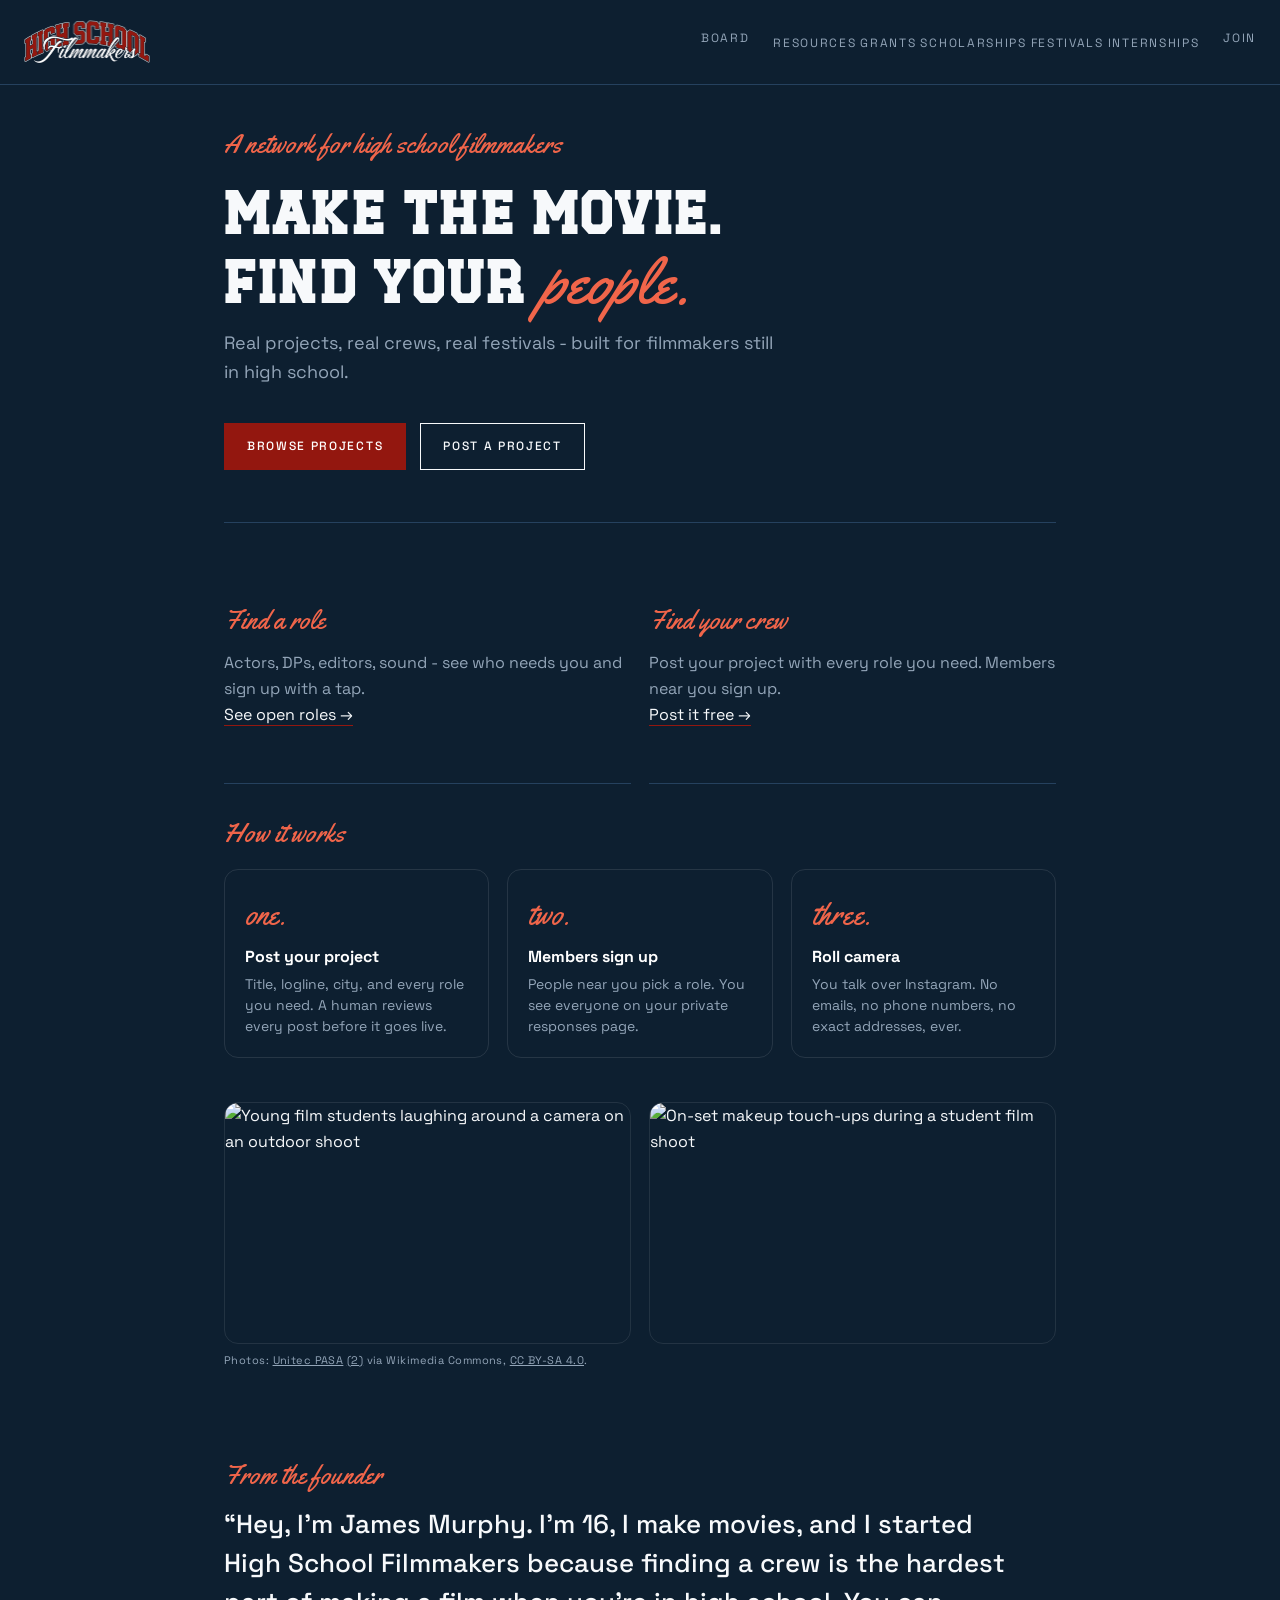
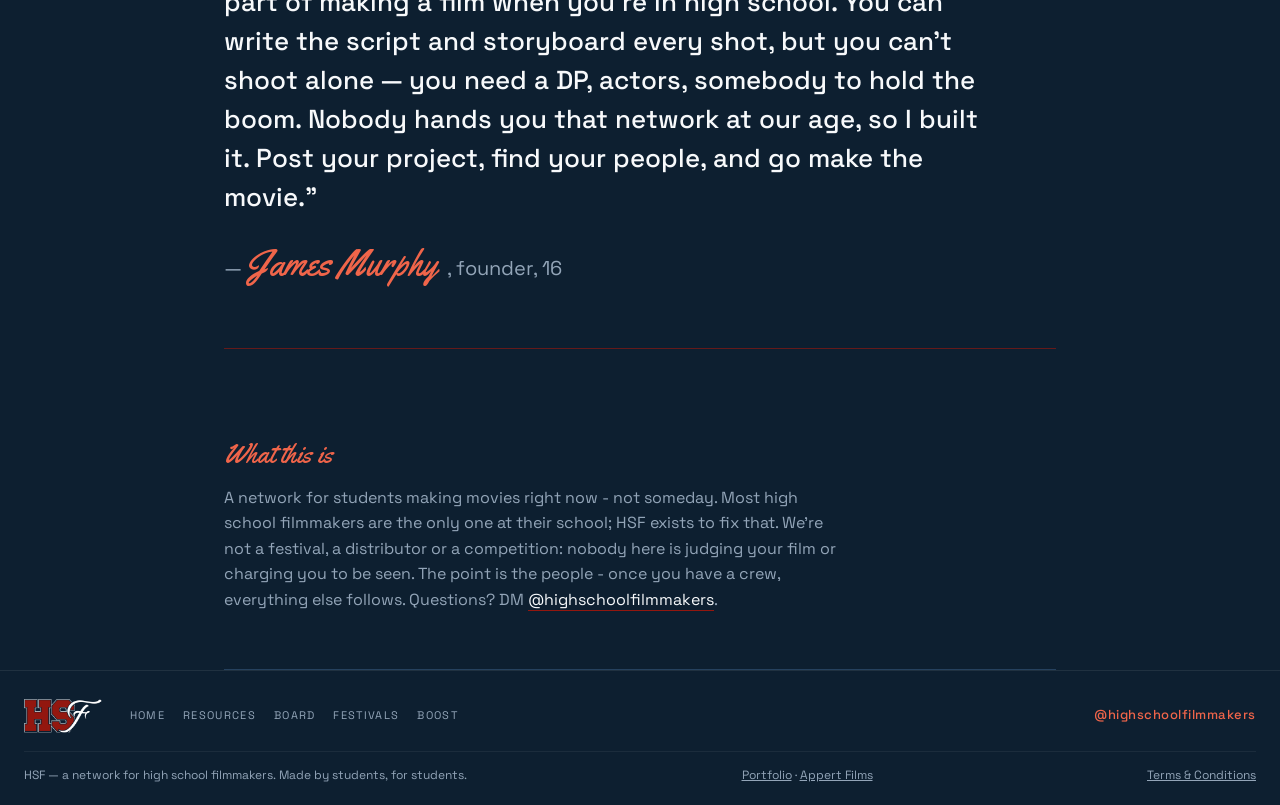
==== commit 0d524ac4: "Revise meta tags and update homepage layout Updated the description meta tags and modified the homep" ====
--- a/index.html
+++ b/index.html
@@ -32,11 +32,6 @@
   .route-grid, .steps { grid-template-columns: 1fr; }
   .photo-strip.short img { height: 180px; }
 }
-.nav-dd { position: relative; display: inline-block; }
-.nav-dd-menu { display: none; position: absolute; top: calc(100% + 8px); left: 50%; transform: translateX(-50%); background: #0f2438; border: 1px solid rgba(255,255,255,.12); border-radius: 12px; padding: 8px; min-width: 180px; z-index: 60; flex-direction: column; gap: 2px; text-align: left; }
-.nav-dd:hover .nav-dd-menu, .nav-dd:focus-within .nav-dd-menu { display: flex; }
-.nav-dd-menu a { padding: 8px 12px; border-radius: 8px; white-space: nowrap; display: block; }
-.nav-dd-menu a:hover { background: rgba(255,255,255,.06); }
 .founder-sig .script-accent { display: inline-block; padding-right: 10px; }
 </style>
 </head>
@@ -54,7 +49,6 @@
         <a href="resources.html#internships">Internships</a>
       </span>
     </span>
-    <a href="about.html">About</a>
     <a href="join.html" id="nav-join">Join</a>
   </nav>
 </header>
@@ -108,6 +102,11 @@
     <blockquote>&ldquo;Hey, I&rsquo;m James Murphy. I&rsquo;m 16, I make movies, and I started High School Filmmakers because finding a crew is the hardest part of making a film when you&rsquo;re in high school. You can write the script and storyboard every shot, but you can&rsquo;t shoot alone &mdash; you need a DP, actors, somebody to hold the boom. Nobody hands you that network at our age, so I built it. Post your project, find your people, and go make the movie.&rdquo;</blockquote>
     <p class="founder-sig">&mdash; <span class="script-accent">James Murphy</span>, founder, 16</p>
   </section>
+
+  <section class="panel" style="margin-top:34px">
+    <p class="label">What this is</p>
+    <p>A network for students making movies right now - not someday. Most high school filmmakers are the only one at their school; HSF exists to fix that. We're not a festival, a distributor or a competition: nobody here is judging your film or charging you to be seen. The point is the people - once you have a crew, everything else follows. Questions? DM <a class="text-link" href="https://www.instagram.com/highschoolfilmmakers" target="_blank" rel="noopener">@highschoolfilmmakers</a>.</p>
+  </section>
 </main>
 
 <script src="hsf-member.js"></script>
@@ -134,7 +133,6 @@
       <a href="board.html">Board</a>
       <a href="festivals.html">Festivals</a>
       <a href="boost.html">Boost</a>
-      <a href="about.html">About</a>
     </nav>
     <a class="footer-ig" href="https://www.instagram.com/highschoolfilmmakers" target="_blank" rel="noopener">@highschoolfilmmakers</a>
   </div>
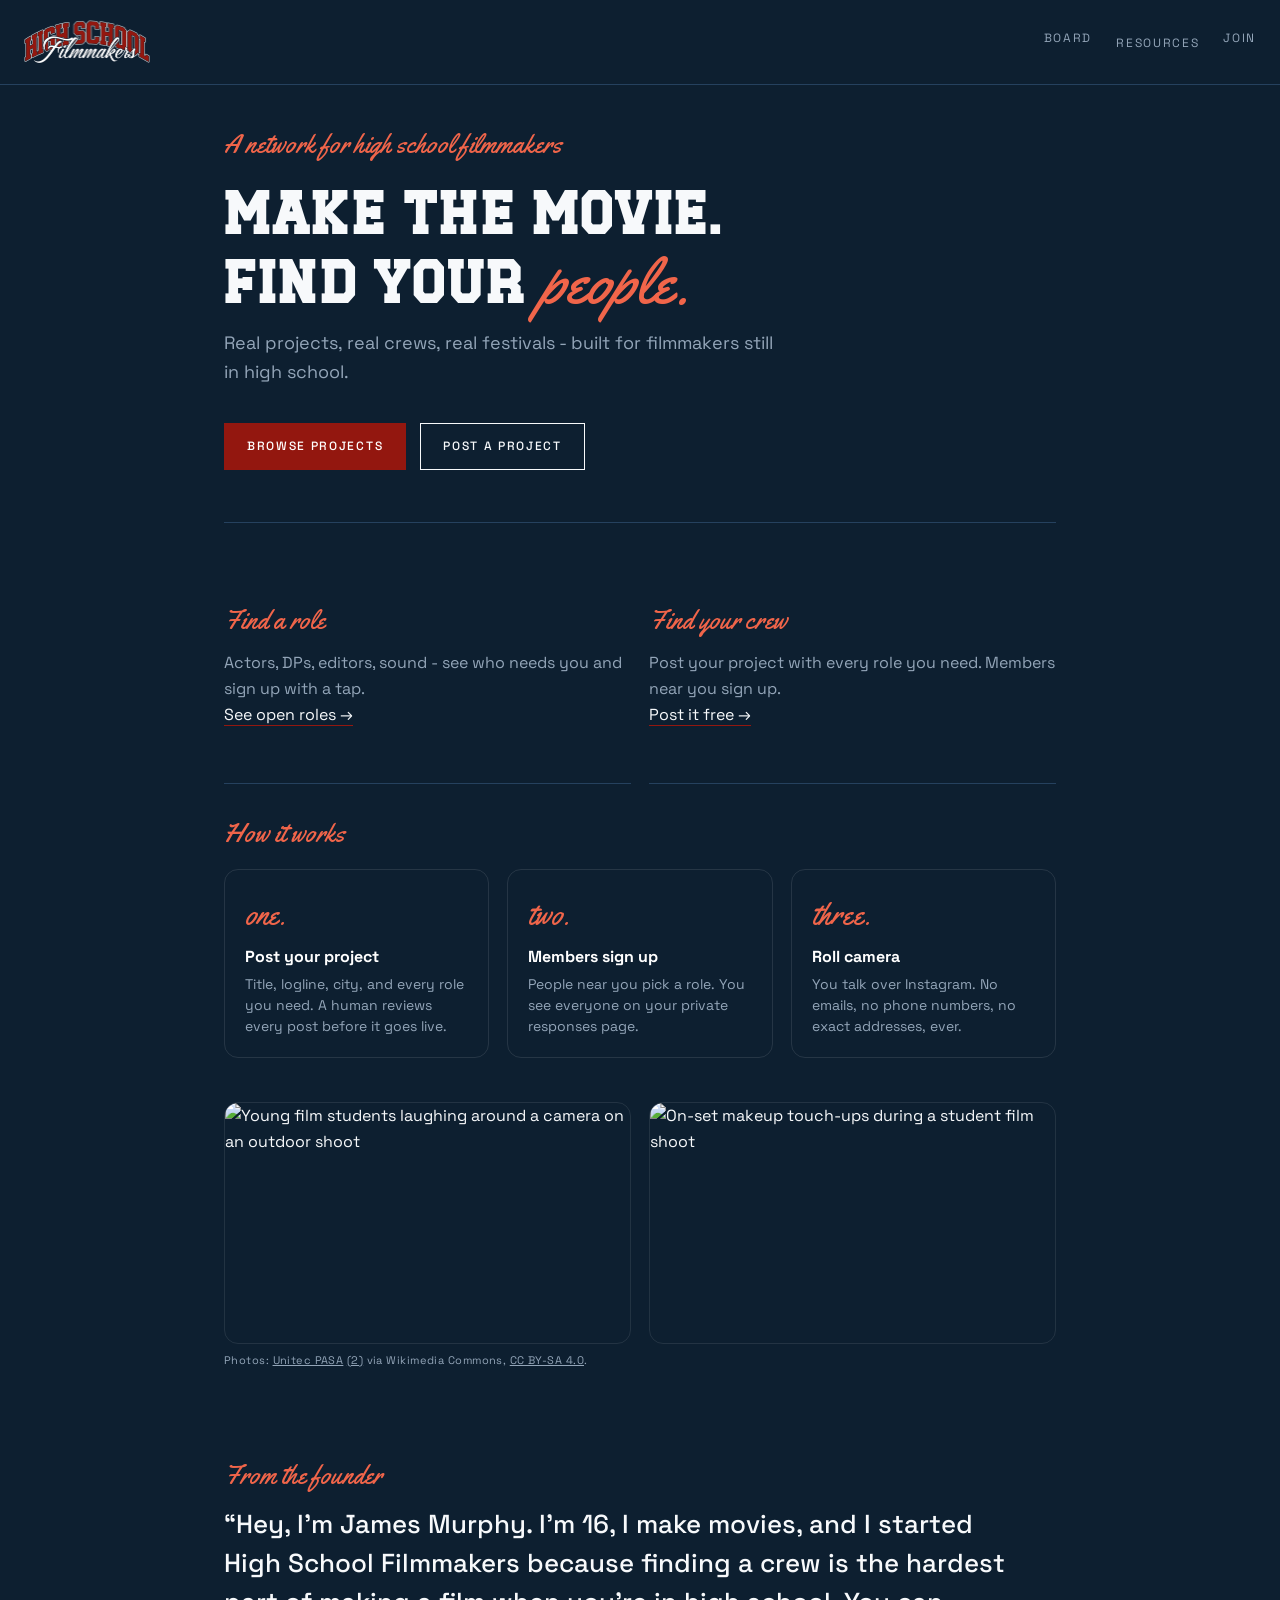
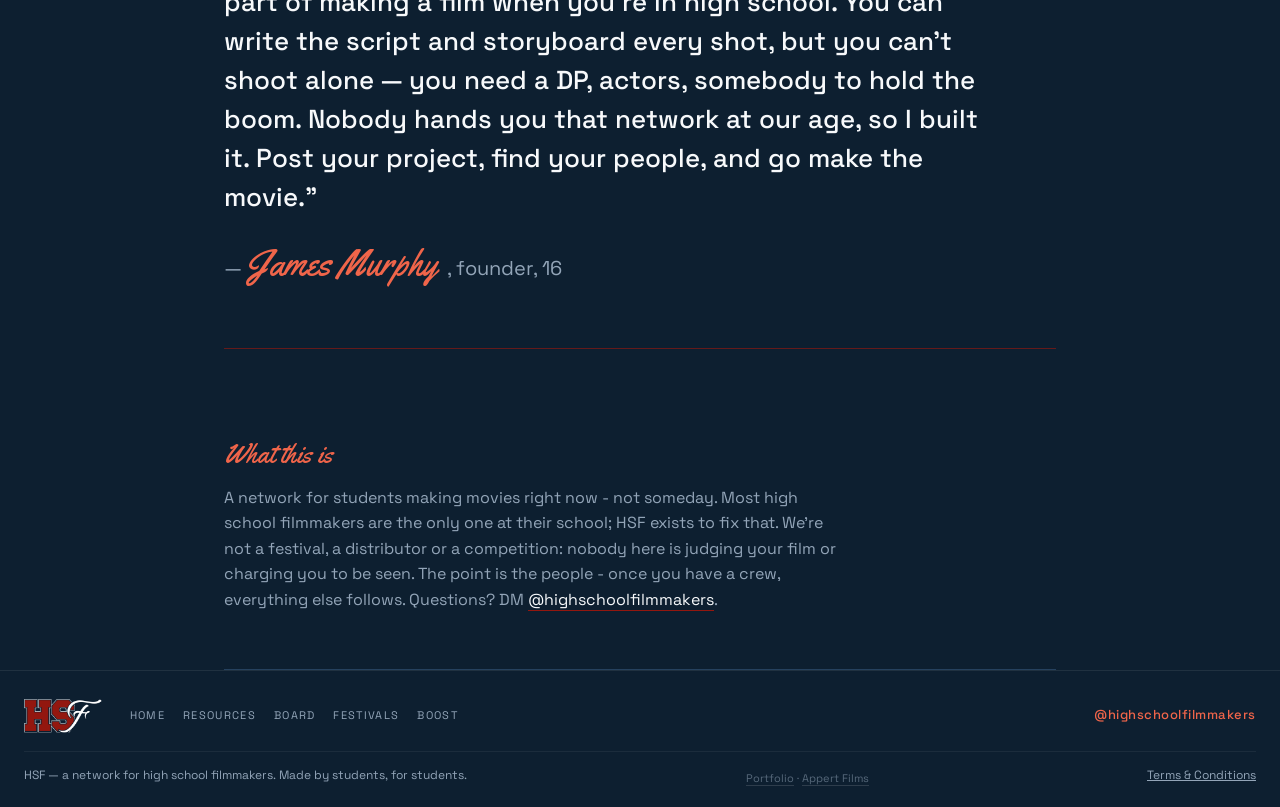
==== commit 8fe68228: "Update stylesheet link with version query parameter" ====
--- a/index.html
+++ b/index.html
@@ -14,7 +14,7 @@
 <link rel="preconnect" href="https://fonts.googleapis.com">
 <link rel="preconnect" href="https://fonts.gstatic.com" crossorigin>
 <link href="https://fonts.googleapis.com/css2?family=Space+Grotesk:wght@400;500;700&family=Yellowtail&display=swap" rel="stylesheet">
-<link rel="stylesheet" href="styles.css">
+<link rel="stylesheet" href="styles.css?v=2">
 <style>
 /* staging homepage additions */
 .hero-compact { padding: 44px 0 30px; }
--- a/styles.css
+++ b/styles.css
@@ -182,27 +182,11 @@
   font-family: 'Yellowtail', 'Space Grotesk', cursive;
   color: #f0654a; font-size: 1.05em; letter-spacing: 0;
 }
-.marquee {
-  overflow: hidden; border-bottom: 1px solid var(--line);
-  padding: 16px 0; margin-bottom: 8px;
-}
-.marquee-track {
-  display: flex; gap: 56px; width: max-content;
-  white-space: nowrap; animation: hsf-scroll 26s linear infinite;
-  font-family: 'Baseball Club', 'Space Grotesk', sans-serif;
-  font-size: 15px; letter-spacing: .28em; text-transform: uppercase;
-  color: rgba(245, 242, 236, .32);
-}
-.marquee-track span::after { content: '\2022'; margin-left: 56px; color: rgba(240,101,74,.6); }
 @keyframes hsf-scroll { to { transform: translateX(-50%); } }
 .panel { transition: transform .18s ease, border-color .18s ease; }
 .panel:hover { transform: translateY(-3px); border-color: rgba(240,101,74,.5); }
 .panel-feature { border-color: rgba(147,23,15,.65); }
 .panel h3 { margin-top: 6px; }
-@media (prefers-reduced-motion: reduce) {
-  .marquee-track { animation: none; }
-  .panel, .panel:hover { transition: none; transform: none; }
-}
 
 /* Mobile header wrap (7-item nav) */
 @media (max-width: 760px) {
@@ -255,3 +239,24 @@
 .join-panel .form-msg { margin-top: 12px; font-size: 14px; }
 .join-panel h2 { margin-bottom: 8px; }
 .join-panel .btn { margin-top: 4px; }
+
+/* staging: shared bits */
+.steps { display: grid; grid-template-columns: repeat(3, 1fr); gap: 18px; margin: 8px 0 34px; }
+.step { border: 1px solid rgba(255,255,255,.1); border-radius: 14px; padding: 20px; }
+.step .num { font-family: 'Yellowtail', cursive; color: #f0654a; font-size: 30px; display: block; margin-bottom: 6px; }
+.step p { margin: 0; color: var(--muted); font-size: 14px; line-height: 1.5; }
+.step strong { color: #fff; display: block; margin-bottom: 4px; font-size: 16px; }
+.footer-mini { display: block; font-size: 11px; opacity: .55; margin-top: 4px; }
+.footer-mini a { color: inherit; text-decoration: none; border-bottom: 1px solid rgba(255,255,255,.25); }
+.footer-mini a:hover { color: #f0654a; border-bottom-color: #f0654a; opacity: 1; }
+.founder-sig .script-accent { display: inline-block; padding-right: 10px; }
+@media (max-width: 760px) { .steps { grid-template-columns: 1fr; } }
+
+/* nav dropdown */
+.nav-dd { position: relative; display: inline-block; }
+.nav-dd-menu { display: none; position: absolute; top: calc(100% + 8px); left: 50%; transform: translateX(-50%); background: #0f2438; border: 1px solid rgba(255,255,255,.12); border-radius: 12px; padding: 8px; min-width: 180px; z-index: 60; flex-direction: column; gap: 2px; text-align: left; }
+.nav-dd:hover .nav-dd-menu, .nav-dd:focus-within .nav-dd-menu { display: flex; }
+.nav-dd-menu a { padding: 8px 12px; border-radius: 8px; white-space: nowrap; display: block; }
+.nav-dd-menu a:hover { background: rgba(255,255,255,.06); }
+/* checkbox must not stretch like text inputs */
+input[type="checkbox"] { width: auto; padding: 0; accent-color: #f0654a; }
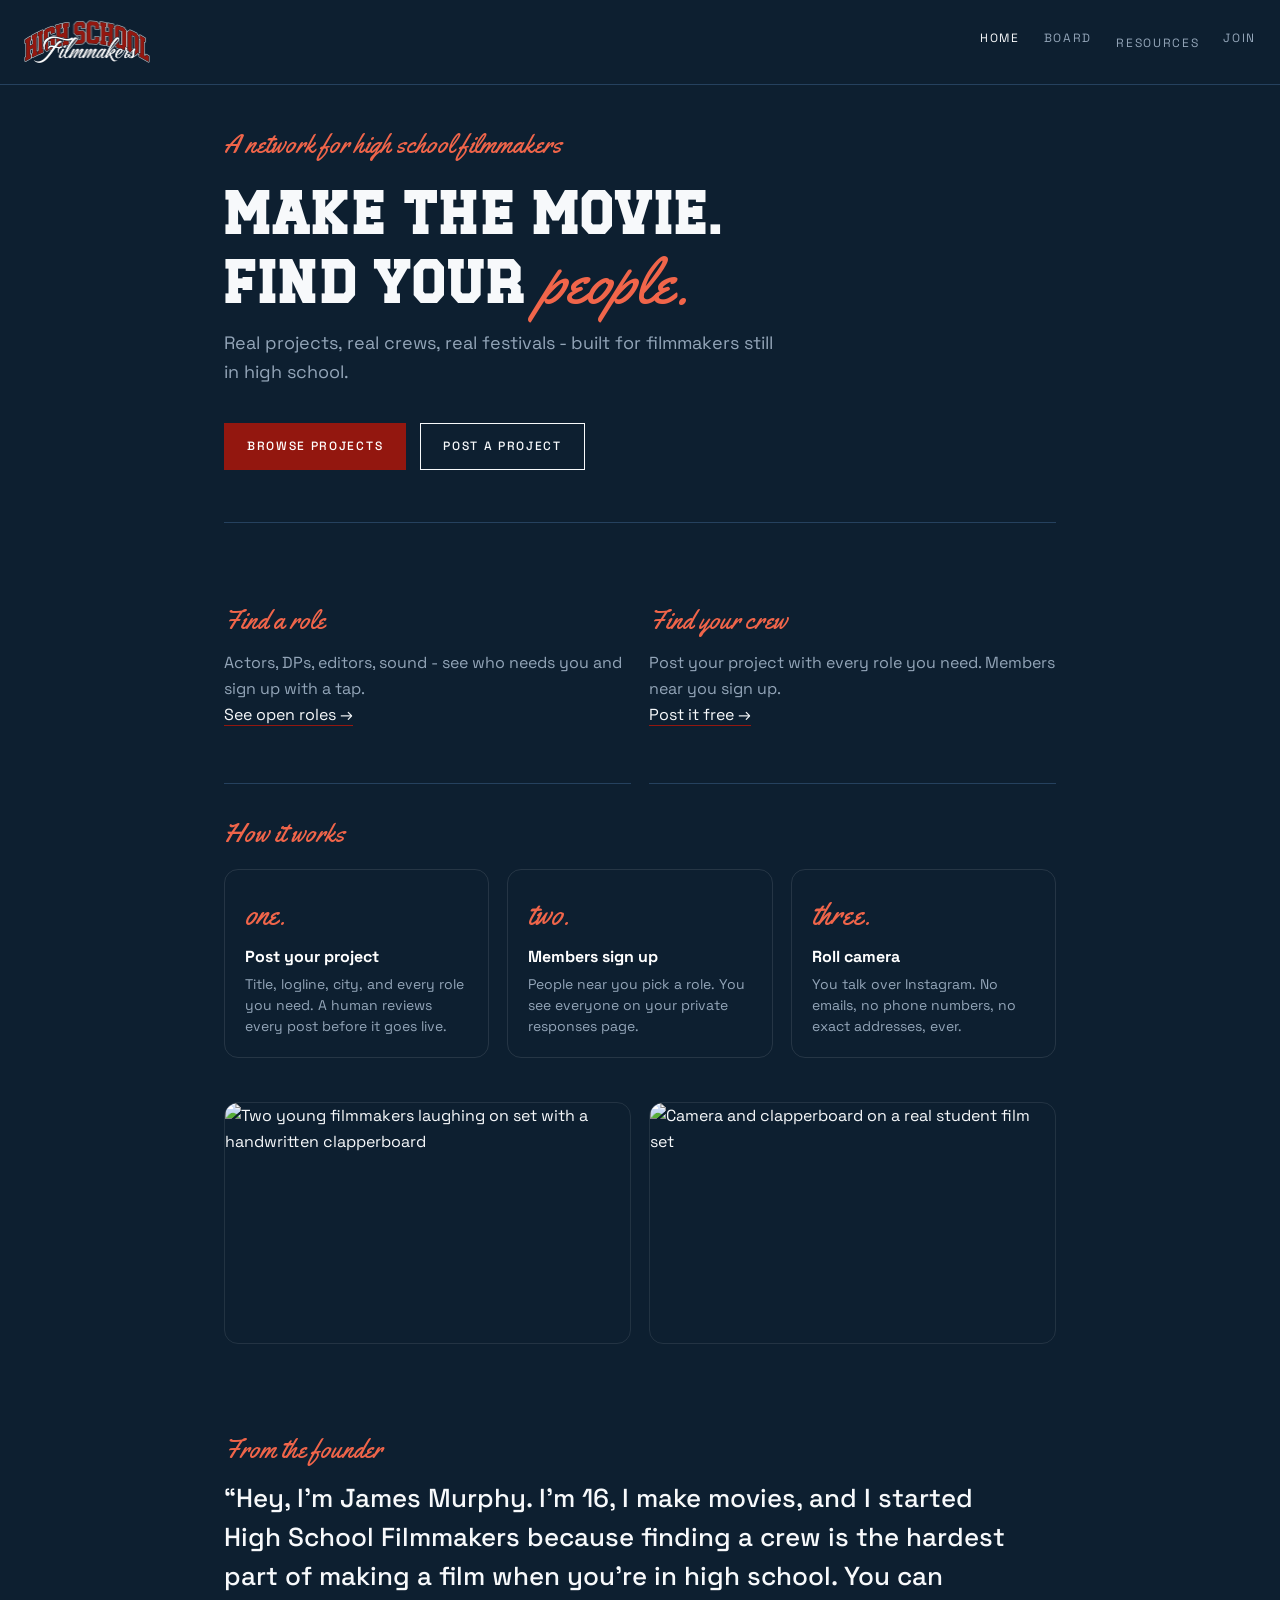
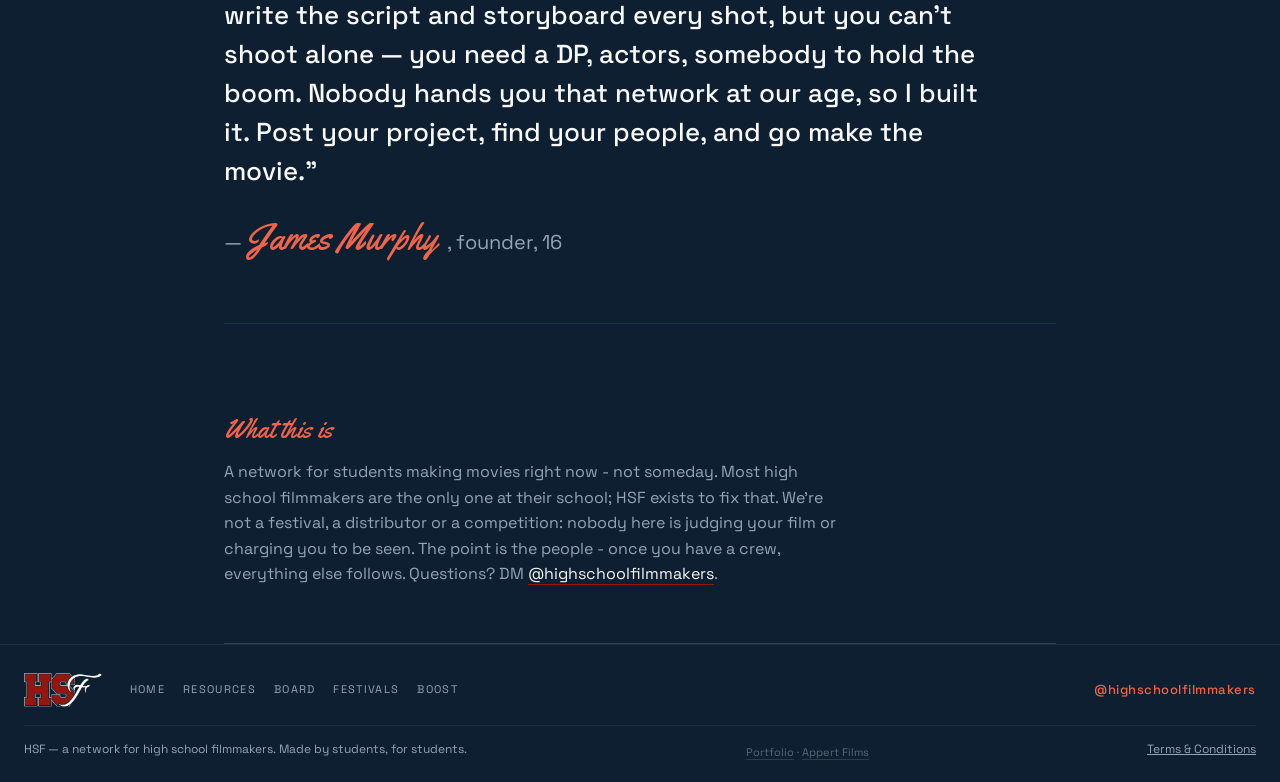
==== commit b101a556: "Update stylesheet link and images in index.html" ====
--- a/index.html
+++ b/index.html
@@ -14,7 +14,7 @@
 <link rel="preconnect" href="https://fonts.googleapis.com">
 <link rel="preconnect" href="https://fonts.gstatic.com" crossorigin>
 <link href="https://fonts.googleapis.com/css2?family=Space+Grotesk:wght@400;500;700&family=Yellowtail&display=swap" rel="stylesheet">
-<link rel="stylesheet" href="styles.css?v=2">
+<link rel="stylesheet" href="styles.css?v=3">
 <style>
 /* staging homepage additions */
 .hero-compact { padding: 44px 0 30px; }
@@ -39,6 +39,7 @@
 <header class="site-header">
   <a class="wordmark" href="index.html" aria-label="High School Filmmakers home"><img src="hsf-logo.png" alt="High School Filmmakers"></a>
   <nav>
+    <a href="index.html" aria-current="page">Home</a>
     <a href="board.html">Board</a>
     <span class="nav-dd">
       <a href="resources.html" aria-haspopup="true">Resources</a>
@@ -89,13 +90,12 @@
 
   <section class="photo-strip short" aria-label="Young filmmakers at work" style="margin-top:44px">
     <figure>
-      <img src="https://upload.wikimedia.org/wikipedia/commons/e/e5/Film_students_on_Grad_film_shoot_2014.jpg" alt="Young film students laughing around a camera on an outdoor shoot" loading="lazy">
+      <img src="https://i.pinimg.com/736x/00/fb/1c/00fb1ce96cc3d1cf733491a8499162df.jpg" alt="Two young filmmakers laughing on set with a handwritten clapperboard" loading="lazy">
     </figure>
     <figure>
-      <img src="https://upload.wikimedia.org/wikipedia/commons/thumb/a/af/Student_film_shoot_on_set_2012.JPG/1280px-Student_film_shoot_on_set_2012.JPG" alt="On-set makeup touch-ups during a student film shoot" loading="lazy">
+      <img src="https://i.pinimg.com/736x/40/69/da/4069daf1b51081569e3bf6fca48f1182.jpg" alt="Camera and clapperboard on a real student film set" loading="lazy">
     </figure>
   </section>
-  <p class="photo-credit">Photos: <a href="https://commons.wikimedia.org/wiki/File:Film_students_on_Grad_film_shoot_2014.jpg">Unitec PASA</a> <a href="https://commons.wikimedia.org/wiki/File:Student_film_shoot_on_set_2012.JPG">(2)</a> via Wikimedia Commons, <a href="https://creativecommons.org/licenses/by-sa/4.0/deed.en">CC BY-SA 4.0</a>.</p>
 
   <section class="panel panel-feature founder" style="margin-top:34px">
     <p class="label">From the founder</p>
